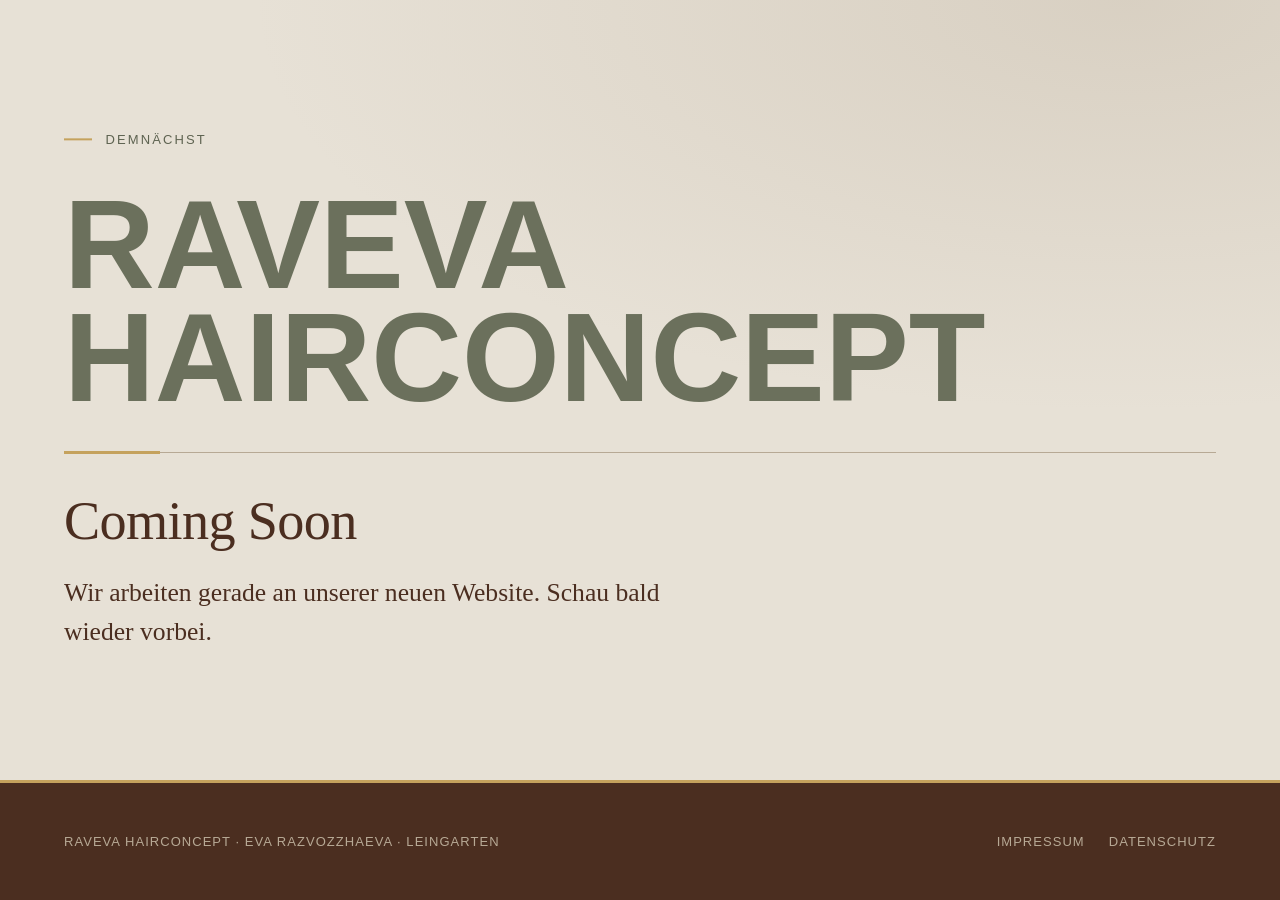
==== index.html @ 6254ef7b "Updated from Publii" ====
<!DOCTYPE html><html lang="de-de"><head><meta charset="utf-8"><meta name="viewport" content="width=device-width,initial-scale=1"><title>Coming Soon · RAVEVA HAIRCONCEPT</title><link rel="stylesheet" href="https://Gunbu6402/website/assets/css/style.css?v&#x3D;7253fbdc17fbd5040decc09604dbde76"><script defer="defer" src="https://Gunbu6402/website/assets/js/main.js?v&#x3D;220ffe1df4b0bb7ccda4de1b2fce7335"></script><script>document.addEventListener('DOMContentLoaded', function () {
                        var wurzel = document.querySelector('.rv');
                        if (!wurzel) { return; }
            
                        var geladen = getComputedStyle(wurzel).getPropertyValue('--rv-ink').trim();
                        if (geladen) { return; }
            
                        var ersatz = document.createElement('link');
                        ersatz.rel = 'stylesheet';
                        ersatz.href = 'assets/css/style.css';
                        document.head.appendChild(ersatz);
                    });</script><meta name="generator" content="Publii Open-Source CMS for Static Site"></head><body><div class="rv rv--baustelle"><main class="rv-baustelle"><div class="rv-baustelle__innen"><div class="rv-wrap"><p class="rv-eyebrow">Demnächst</p><p class="rv-wordmark" data-rv-wordmark style="--rv-zeichen: 11">RAVEVA HAIRCONCEPT</p><div class="rv-hero__rule"></div><div class="rv-baustelle__text"><h1 class="rv-h2 rv-baustelle__titel">Coming Soon</h1><p class="rv-lead rv-baustelle__satz">Wir arbeiten gerade an unserer neuen Website. Schau bald wieder vorbei.</p></div></div></div></main><footer class="rv-foot"><span>RAVEVA Hairconcept · Eva Razvozzhaeva · Leingarten </span><span class="rv-foot__links"><a href="https://Gunbu6402/website/impressum/">Impressum</a> <a href="https://Gunbu6402/website/datenschutz/">Datenschutz</a></span></footer></div></body></html>
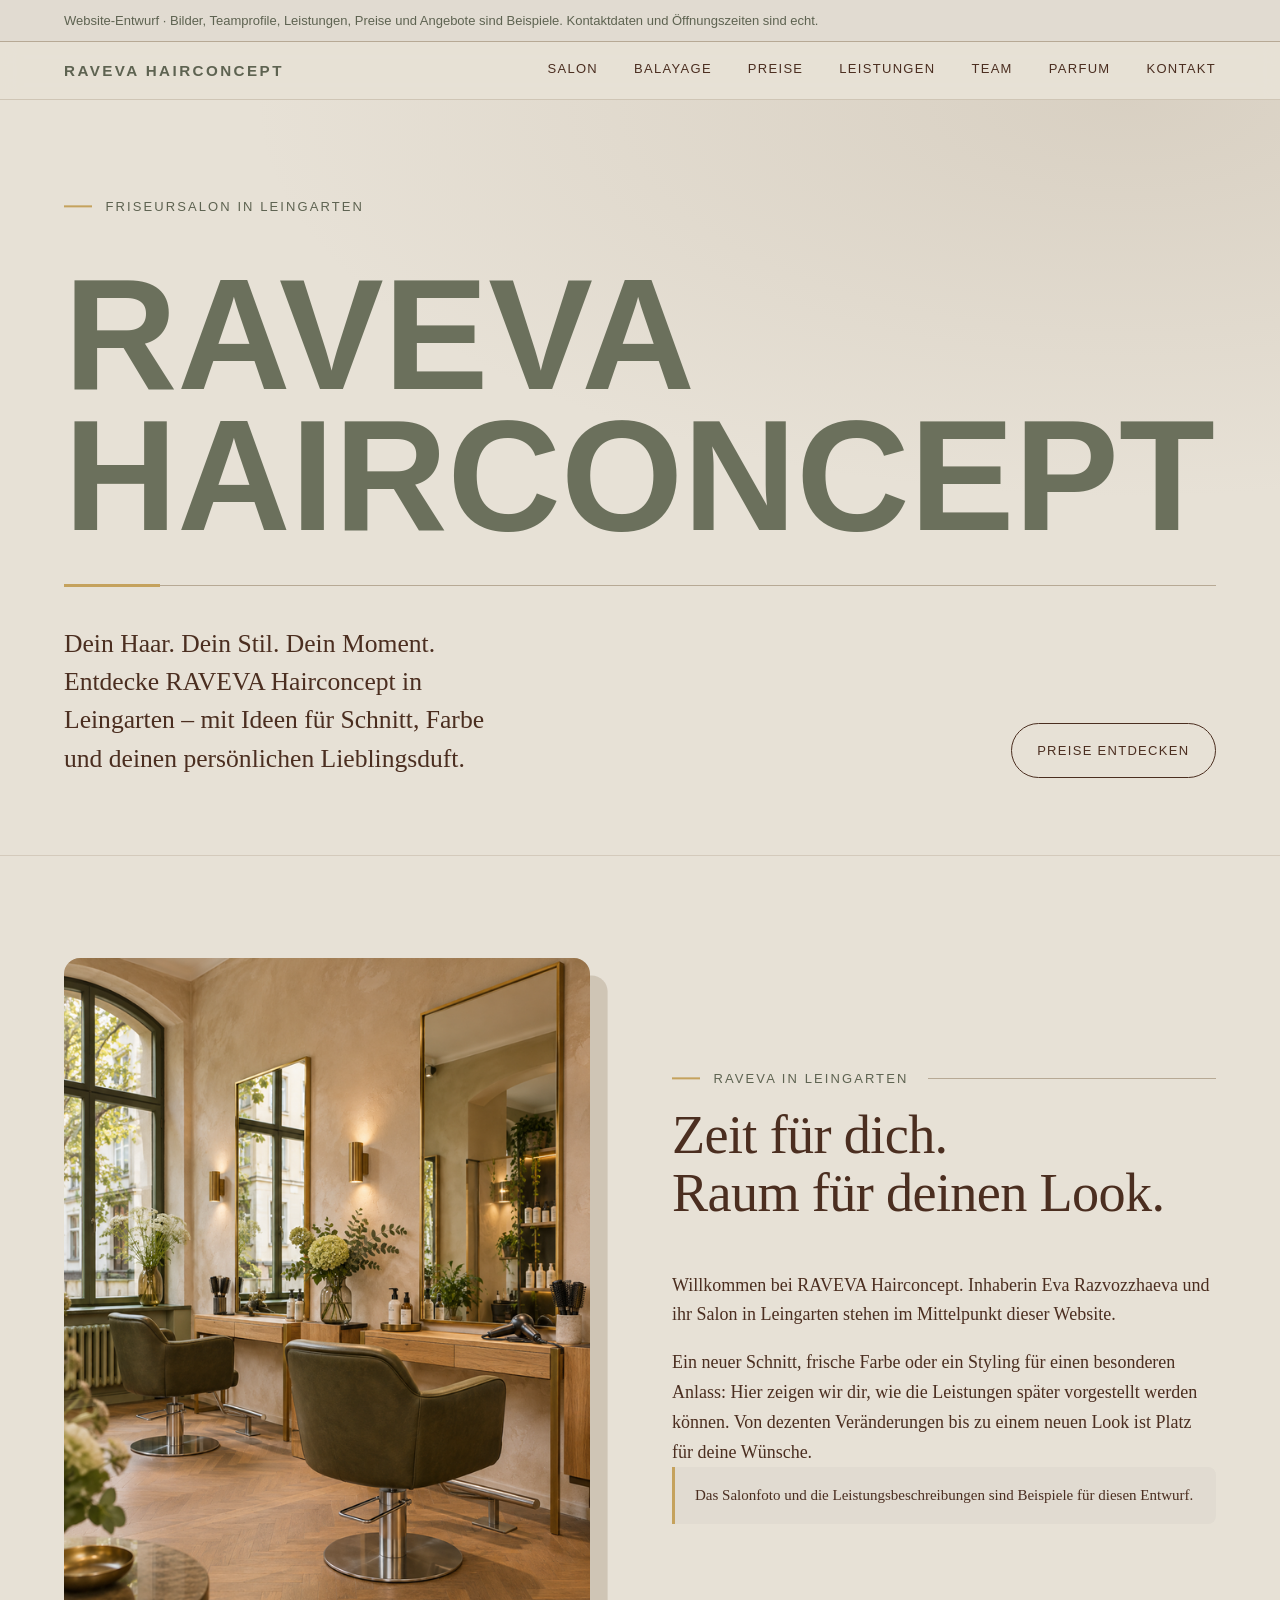
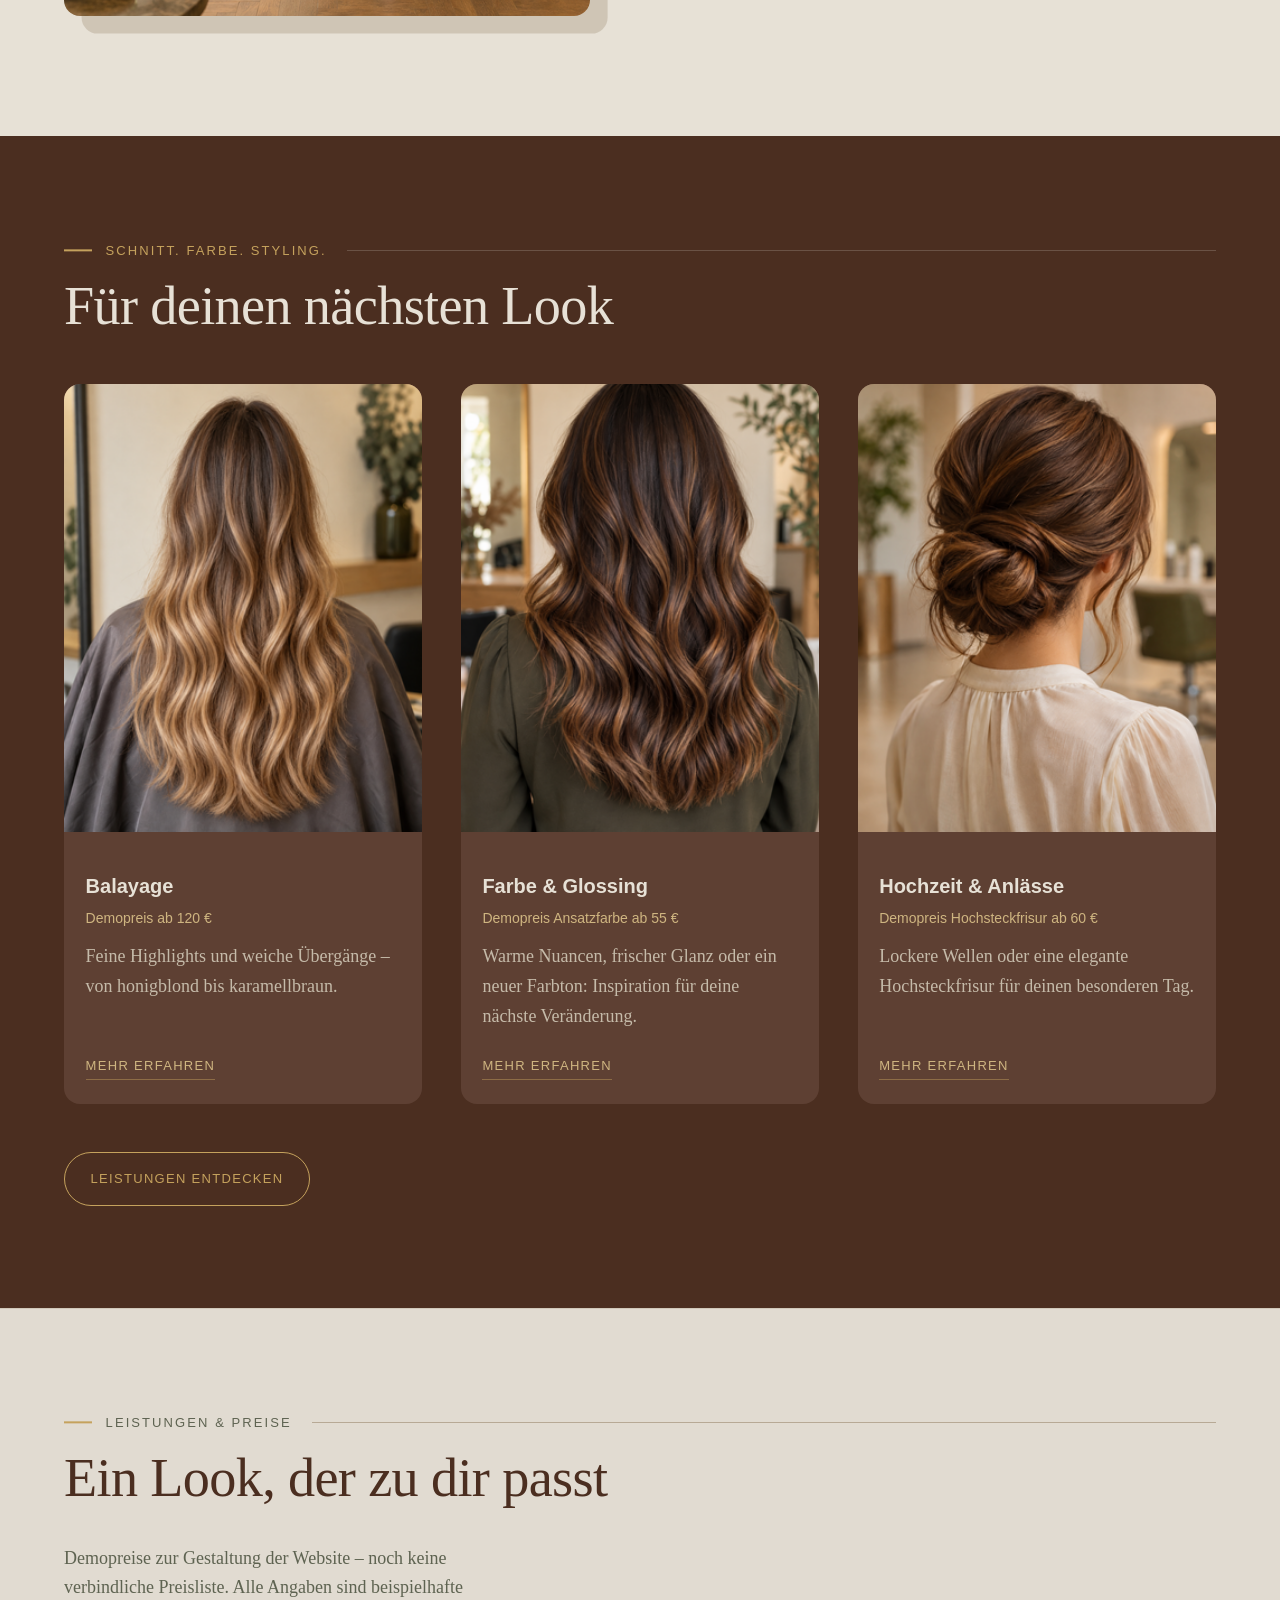
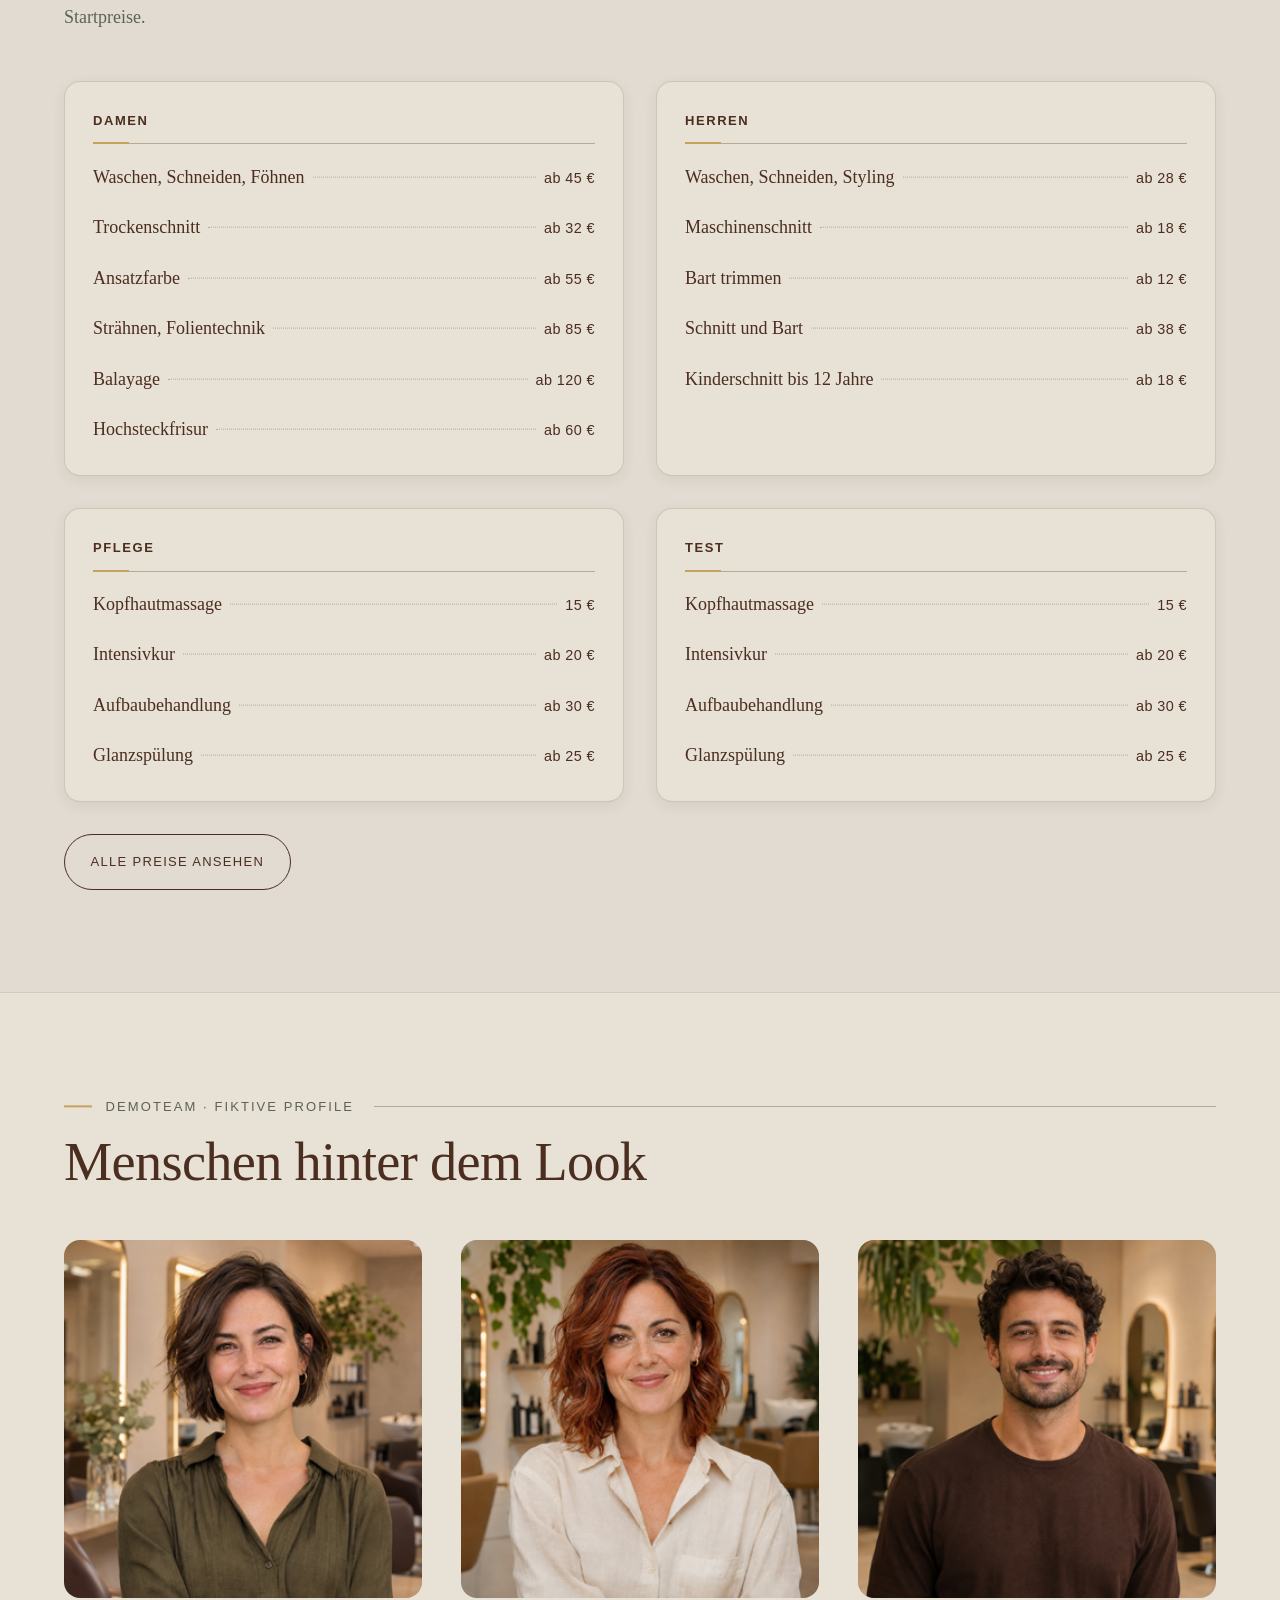
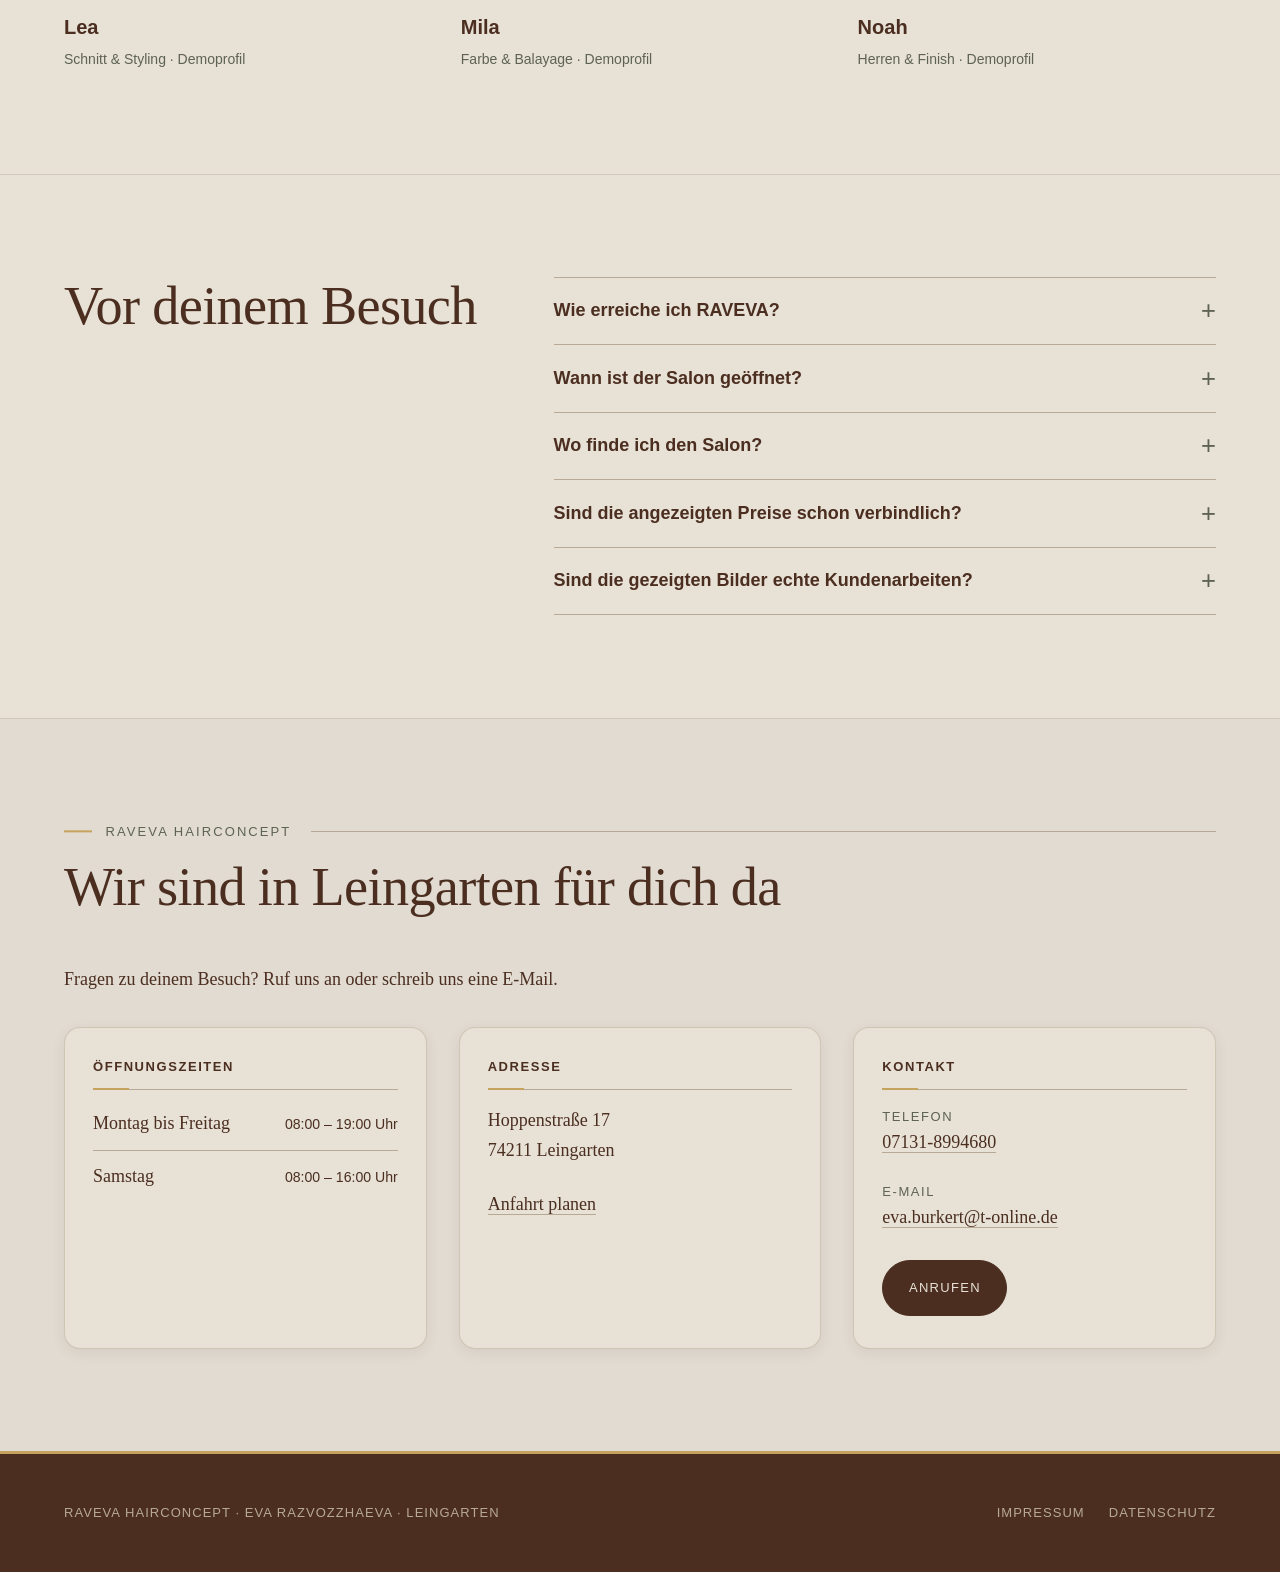
==== commit 20c47192: "Updated from Publii" ====
--- a/index.html
+++ b/index.html
@@ -1,4 +1,4 @@
-<!DOCTYPE html><html lang="de-de"><head><meta charset="utf-8"><meta name="viewport" content="width=device-width,initial-scale=1"><title>Coming Soon · RAVEVA HAIRCONCEPT</title><link rel="stylesheet" href="https://Gunbu6402/website/assets/css/style.css?v&#x3D;7253fbdc17fbd5040decc09604dbde76"><script defer="defer" src="https://Gunbu6402/website/assets/js/main.js?v&#x3D;220ffe1df4b0bb7ccda4de1b2fce7335"></script><script>document.addEventListener('DOMContentLoaded', function () {
+<!DOCTYPE html><html lang="de-de"><head><meta charset="utf-8"><meta name="viewport" content="width=device-width,initial-scale=1"><title>RAVEVA Hairconcept - RAVEVA Hairconcept</title><link rel="stylesheet" href="https://Gunbu6402.github.io/website/assets/css/style.css?v&#x3D;7253fbdc17fbd5040decc09604dbde76"><script defer="defer" src="https://Gunbu6402.github.io/website/assets/js/main.js?v&#x3D;220ffe1df4b0bb7ccda4de1b2fce7335"></script><script>document.addEventListener('DOMContentLoaded', function () {
                         var wurzel = document.querySelector('.rv');
                         if (!wurzel) { return; }
             
@@ -9,4 +9,4 @@
                         ersatz.rel = 'stylesheet';
                         ersatz.href = 'assets/css/style.css';
                         document.head.appendChild(ersatz);
-                    });</script><meta name="generator" content="Publii Open-Source CMS for Static Site"></head><body><div class="rv rv--baustelle"><main class="rv-baustelle"><div class="rv-baustelle__innen"><div class="rv-wrap"><p class="rv-eyebrow">Demnächst</p><p class="rv-wordmark" data-rv-wordmark style="--rv-zeichen: 11">RAVEVA HAIRCONCEPT</p><div class="rv-hero__rule"></div><div class="rv-baustelle__text"><h1 class="rv-h2 rv-baustelle__titel">Coming Soon</h1><p class="rv-lead rv-baustelle__satz">Wir arbeiten gerade an unserer neuen Website. Schau bald wieder vorbei.</p></div></div></div></main><footer class="rv-foot"><span>RAVEVA Hairconcept · Eva Razvozzhaeva · Leingarten </span><span class="rv-foot__links"><a href="https://Gunbu6402/website/impressum/">Impressum</a> <a href="https://Gunbu6402/website/datenschutz/">Datenschutz</a></span></footer></div></body></html>+                    });</script><meta name="generator" content="Publii Open-Source CMS for Static Site"></head><body><div class="rv"><aside class="rv-demo-notice" aria-label="Hinweis zur Vorschau"><span class="rv-wrap">Website-Entwurf · Bilder, Teamprofile, Leistungen, Preise und Angebote sind Beispiele. Kontaktdaten und Öffnungszeiten sind echt.</span></aside><header class="rv-top"><a class="rv-top__mark" href="index.html">RAVEVA HAIRCONCEPT </a><button type="button" class="rv-nav-toggle" data-rv-nav-toggle aria-expanded="false" aria-controls="rv-nav" hidden><span class="rv-nav-toggle__icon" aria-hidden="true"></span> Menü</button><nav class="rv-nav" id="rv-nav" aria-label="Hauptnavigation"><a href="index.html#salon">Salon</a> <a href="https://Gunbu6402.github.io/website/balayage/">Balayage</a> <a href="https://Gunbu6402.github.io/website/preise/">Preise</a> <a href="https://Gunbu6402.github.io/website/leistungen/">Leistungen</a> <a href="index.html#team">Team</a> <a href="https://Gunbu6402.github.io/website/parfums/">Parfum</a> <a href="https://Gunbu6402.github.io/website/kontakt/">Kontakt</a></nav></header><main><section class="rv-hero" id="top"><div class="rv-wrap"><p class="rv-eyebrow">Friseursalon in Leingarten</p><h1 class="rv-wordmark" data-rv-wordmark style="--rv-zeichen: 11">RAVEVA HAIRCONCEPT</h1><div class="rv-hero__rule"></div><div class="rv-hero__foot"><p class="rv-lead">Dein Haar. Dein Stil. Dein Moment. Entdecke RAVEVA Hairconcept in Leingarten – mit Ideen für Schnitt, Farbe und deinen persönlichen Lieblingsduft.</p><div class="rv-actions"><a class="rv-btn rv-btn--ghost" href="https://Gunbu6402.github.io/website/preise/">Preise entdecken</a></div></div></div></section><section class="rv-section" id="salon"><div class="rv-wrap"><div class="rv-split"><figure class="rv-photo"><img src="https://Gunbu6402.github.io/website/media/website/raveva-demo-salon.png" alt="KI-generierter Beispiel-Salon in Beige und Oliv; kein Foto des tatsächlichen RAVEVA-Salons" width="1122" height="1402" srcset="https://Gunbu6402.github.io/website/media/website/responsive/raveva-demo-salon-xs.png 320w, https://Gunbu6402.github.io/website/media/website/responsive/raveva-demo-salon-sm.png 480w, https://Gunbu6402.github.io/website/media/website/responsive/raveva-demo-salon-md.png 640w, https://Gunbu6402.github.io/website/media/website/responsive/raveva-demo-salon-lg.png 960w, https://Gunbu6402.github.io/website/media/website/responsive/raveva-demo-salon-xl.png 1280w" sizes="(max-width: 820px) 92vw, (max-width: 1400px) 50vw, 700px" loading="lazy"></figure><div class="rv-stack"><div class="rv-head"><span class="rv-head__label">RAVEVA in Leingarten</span> <span class="rv-head__line"></span></div><h2 class="rv-h2">Zeit für dich.<br>Raum für deinen Look.</h2><div class="rv-prose"><p>Willkommen bei RAVEVA Hairconcept. Inhaberin Eva Razvozzhaeva und ihr Salon in Leingarten stehen im Mittelpunkt dieser Website.</p><p>Ein neuer Schnitt, frische Farbe oder ein Styling für einen besonderen Anlass: Hier zeigen wir dir, wie die Leistungen später vorgestellt werden können. Von dezenten Veränderungen bis zu einem neuen Look ist Platz für deine Wünsche.</p><p class="rv-note">Das Salonfoto und die Leistungsbeschreibungen sind Beispiele für diesen Entwurf.</p></div></div></div></div></section><section class="rv-section rv-section--dunkel" id="specials"><div class="rv-wrap"><div class="rv-head"><span class="rv-head__label">Schnitt. Farbe. Styling.</span> <span class="rv-head__line"></span></div><h2 class="rv-h2">Für deinen nächsten Look</h2><div class="rv-specials"><article class="rv-special-karte"><figure class="rv-photo"><img src="https://Gunbu6402.github.io/website/media/website/balayage-demo-nachher.png" alt="Balayage" width="1122" height="1402" srcset="https://Gunbu6402.github.io/website/media/website/responsive/balayage-demo-nachher-xs.png 320w, https://Gunbu6402.github.io/website/media/website/responsive/balayage-demo-nachher-sm.png 480w, https://Gunbu6402.github.io/website/media/website/responsive/balayage-demo-nachher-md.png 640w" sizes="(max-width: 560px) 92vw, (max-width: 820px) 46vw, (max-width: 1100px) 31vw, (max-width: 1400px) 19vw, 270px" loading="lazy"></figure><div class="rv-special-karte__body"><h3 class="rv-special-karte__titel">Balayage</h3><p class="rv-special-karte__info">Demopreis ab 120 €</p><p class="rv-special-karte__text">Feine Highlights und weiche Übergänge – von honigblond bis karamellbraun.</p><a class="rv-special-karte__link" href="https://Gunbu6402.github.io/website/balayage/">Mehr erfahren</a></div></article><article class="rv-special-karte"><figure class="rv-photo"><img src="https://Gunbu6402.github.io/website/media/website/balayage-demo-kupfer.png" alt="Farbe &amp; Glossing" width="1024" height="1536" srcset="https://Gunbu6402.github.io/website/media/website/responsive/balayage-demo-kupfer-xs.png 320w, https://Gunbu6402.github.io/website/media/website/responsive/balayage-demo-kupfer-sm.png 480w, https://Gunbu6402.github.io/website/media/website/responsive/balayage-demo-kupfer-md.png 640w" sizes="(max-width: 560px) 92vw, (max-width: 820px) 46vw, (max-width: 1100px) 31vw, (max-width: 1400px) 19vw, 270px" loading="lazy"></figure><div class="rv-special-karte__body"><h3 class="rv-special-karte__titel">Farbe &amp; Glossing</h3><p class="rv-special-karte__info">Demopreis Ansatzfarbe ab 55 €</p><p class="rv-special-karte__text">Warme Nuancen, frischer Glanz oder ein neuer Farbton: Inspiration für deine nächste Veränderung.</p><a class="rv-special-karte__link" href="https://Gunbu6402.github.io/website/leistungen/#special-farbeglossing">Mehr erfahren</a></div></article><article class="rv-special-karte"><figure class="rv-photo"><img src="https://Gunbu6402.github.io/website/media/website/raveva-demo-styling.png" alt="Hochzeit &amp; Anlässe" width="1122" height="1402" srcset="https://Gunbu6402.github.io/website/media/website/responsive/raveva-demo-styling-xs.png 320w, https://Gunbu6402.github.io/website/media/website/responsive/raveva-demo-styling-sm.png 480w, https://Gunbu6402.github.io/website/media/website/responsive/raveva-demo-styling-md.png 640w" sizes="(max-width: 560px) 92vw, (max-width: 820px) 46vw, (max-width: 1100px) 31vw, (max-width: 1400px) 19vw, 270px" loading="lazy"></figure><div class="rv-special-karte__body"><h3 class="rv-special-karte__titel">Hochzeit &amp; Anlässe</h3><p class="rv-special-karte__info">Demopreis Hochsteckfrisur ab 60 €</p><p class="rv-special-karte__text">Lockere Wellen oder eine elegante Hochsteckfrisur für deinen besonderen Tag.</p><a class="rv-special-karte__link" href="https://Gunbu6402.github.io/website/leistungen/#special-hochzeitanlaesse">Mehr erfahren</a></div></article></div><p class="rv-specials__alle"><a href="https://Gunbu6402.github.io/website/leistungen/">Leistungen entdecken</a></p></div></section><section class="rv-section rv-section--tint" id="leistungen"><div class="rv-wrap"><div class="rv-head"><span class="rv-head__label">Leistungen &amp; Preise</span> <span class="rv-head__line"></span></div><h2 class="rv-h2">Ein Look, der zu dir passt</h2><p class="rv-note">Demopreise zur Gestaltung der Website – noch keine verbindliche Preisliste. Alle Angaben sind beispielhafte Startpreise.</p><div class="rv-prices"><div class="rv-preiskarte"><h3 class="rv-group__title">Damen</h3><ul><li class="rv-item"><span>Waschen, Schneiden, Föhnen</span> <span class="rv-item__lead"></span> <span class="rv-item__price">ab 45 €</span></li><li class="rv-item"><span>Trockenschnitt</span> <span class="rv-item__lead"></span> <span class="rv-item__price">ab 32 €</span></li><li class="rv-item"><span>Ansatzfarbe</span> <span class="rv-item__lead"></span> <span class="rv-item__price">ab 55 €</span></li><li class="rv-item"><span>Strähnen, Folientechnik</span> <span class="rv-item__lead"></span> <span class="rv-item__price">ab 85 €</span></li><li class="rv-item"><span>Balayage</span> <span class="rv-item__lead"></span> <span class="rv-item__price">ab 120 €</span></li><li class="rv-item"><span>Hochsteckfrisur</span> <span class="rv-item__lead"></span> <span class="rv-item__price">ab 60 €</span></li></ul></div><div class="rv-preiskarte"><h3 class="rv-group__title">Herren</h3><ul><li class="rv-item"><span>Waschen, Schneiden, Styling</span> <span class="rv-item__lead"></span> <span class="rv-item__price">ab 28 €</span></li><li class="rv-item"><span>Maschinenschnitt</span> <span class="rv-item__lead"></span> <span class="rv-item__price">ab 18 €</span></li><li class="rv-item"><span>Bart trimmen</span> <span class="rv-item__lead"></span> <span class="rv-item__price">ab 12 €</span></li><li class="rv-item"><span>Schnitt und Bart</span> <span class="rv-item__lead"></span> <span class="rv-item__price">ab 38 €</span></li><li class="rv-item"><span>Kinderschnitt bis 12 Jahre</span> <span class="rv-item__lead"></span> <span class="rv-item__price">ab 18 €</span></li></ul></div><div class="rv-preiskarte"><h3 class="rv-group__title">Pflege</h3><ul><li class="rv-item"><span>Kopfhautmassage</span> <span class="rv-item__lead"></span> <span class="rv-item__price">15 €</span></li><li class="rv-item"><span>Intensivkur</span> <span class="rv-item__lead"></span> <span class="rv-item__price">ab 20 €</span></li><li class="rv-item"><span>Aufbaubehandlung</span> <span class="rv-item__lead"></span> <span class="rv-item__price">ab 30 €</span></li><li class="rv-item"><span>Glanzspülung</span> <span class="rv-item__lead"></span> <span class="rv-item__price">ab 25 €</span></li></ul></div><div class="rv-preiskarte"><h3 class="rv-group__title">Test</h3><ul><li class="rv-item"><span>Kopfhautmassage</span> <span class="rv-item__lead"></span> <span class="rv-item__price">15 €</span></li><li class="rv-item"><span>Intensivkur</span> <span class="rv-item__lead"></span> <span class="rv-item__price">ab 20 €</span></li><li class="rv-item"><span>Aufbaubehandlung</span> <span class="rv-item__lead"></span> <span class="rv-item__price">ab 30 €</span></li><li class="rv-item"><span>Glanzspülung</span> <span class="rv-item__lead"></span> <span class="rv-item__price">ab 25 €</span></li></ul></div></div><p class="rv-section-link"><a class="rv-btn rv-btn--ghost" href="https://Gunbu6402.github.io/website/preise/">Alle Preise ansehen</a></p></div></section><section class="rv-section" id="team"><div class="rv-wrap"><div class="rv-head"><span class="rv-head__label">Demoteam · Fiktive Profile</span> <span class="rv-head__line"></span></div><h2 class="rv-h2">Menschen hinter dem Look</h2><div class="rv-team"><div><figure class="rv-photo rv-photo--square"><img src="https://Gunbu6402.github.io/website/media/website/raveva-demo-team-lea.png" alt="Lea" width="1254" height="1254" srcset="https://Gunbu6402.github.io/website/media/website/responsive/raveva-demo-team-lea-xs.png 320w, https://Gunbu6402.github.io/website/media/website/responsive/raveva-demo-team-lea-sm.png 480w, https://Gunbu6402.github.io/website/media/website/responsive/raveva-demo-team-lea-md.png 640w" sizes="(max-width: 560px) 92vw, (max-width: 820px) 46vw, (max-width: 1100px) 31vw, (max-width: 1400px) 19vw, 270px" loading="lazy"></figure><p class="rv-member__name">Lea</p><p class="rv-member__role">Schnitt &amp; Styling · Demoprofil</p></div><div><figure class="rv-photo rv-photo--square"><img src="https://Gunbu6402.github.io/website/media/website/raveva-demo-team-mila.png" alt="Mila" width="1254" height="1254" srcset="https://Gunbu6402.github.io/website/media/website/responsive/raveva-demo-team-mila-xs.png 320w, https://Gunbu6402.github.io/website/media/website/responsive/raveva-demo-team-mila-sm.png 480w, https://Gunbu6402.github.io/website/media/website/responsive/raveva-demo-team-mila-md.png 640w" sizes="(max-width: 560px) 92vw, (max-width: 820px) 46vw, (max-width: 1100px) 31vw, (max-width: 1400px) 19vw, 270px" loading="lazy"></figure><p class="rv-member__name">Mila</p><p class="rv-member__role">Farbe &amp; Balayage · Demoprofil</p></div><div><figure class="rv-photo rv-photo--square"><img src="https://Gunbu6402.github.io/website/media/website/raveva-demo-team-noah.png" alt="Noah" width="1254" height="1254" srcset="https://Gunbu6402.github.io/website/media/website/responsive/raveva-demo-team-noah-xs.png 320w, https://Gunbu6402.github.io/website/media/website/responsive/raveva-demo-team-noah-sm.png 480w, https://Gunbu6402.github.io/website/media/website/responsive/raveva-demo-team-noah-md.png 640w" sizes="(max-width: 560px) 92vw, (max-width: 820px) 46vw, (max-width: 1100px) 31vw, (max-width: 1400px) 19vw, 270px" loading="lazy"></figure><p class="rv-member__name">Noah</p><p class="rv-member__role">Herren &amp; Finish · Demoprofil</p></div></div></div></section><section class="rv-section"><div class="rv-wrap rv-faq"><h2 class="rv-h2">Vor deinem Besuch</h2><div><details class="rv-faq__item"><summary>Wie erreiche ich RAVEVA?</summary><p>Du erreichst uns telefonisch unter 07131-8994680 oder per E-Mail an eva.burkert@t-online.de.</p></details><details class="rv-faq__item"><summary>Wann ist der Salon geöffnet?</summary><p>Montag bis Freitag von 08:00 bis 19:00 Uhr und Samstag von 08:00 bis 16:00 Uhr.</p></details><details class="rv-faq__item"><summary>Wo finde ich den Salon?</summary><p>RAVEVA Hairconcept befindet sich in der Hoppenstraße 17, 74211 Leingarten. Über den Kartenlink im Kontaktbereich kannst du deine Anfahrt planen.</p></details><details class="rv-faq__item"><summary>Sind die angezeigten Preise schon verbindlich?</summary><p>Noch nicht. Diese Website ist ein Entwurf; die Preise und Angebote sind Demodaten. Die endgültige Preisliste wird vom Salon eingetragen.</p></details><details class="rv-faq__item"><summary>Sind die gezeigten Bilder echte Kundenarbeiten?</summary><p>Die Fotos in diesem Entwurf sind KI-generierte Beispielbilder. Sie werden später durch echte Salon-, Team- und Ergebnisfotos ersetzt.</p></details></div></div></section><section class="rv-section rv-section--tint" id="kontakt"><div class="rv-wrap"><div class="rv-head"><span class="rv-head__label">RAVEVA Hairconcept</span> <span class="rv-head__line"></span></div><h2 class="rv-h2">Wir sind in Leingarten für dich da</h2><p class="rv-visit-notice">Fragen zu deinem Besuch? Ruf uns an oder schreib uns eine E-Mail.</p><div class="rv-visit"><div><h3 class="rv-group__title">Öffnungszeiten</h3><table class="rv-hours"><tbody><tr><td>Montag bis Freitag</td><td>08:00 – 19:00 Uhr</td></tr><tr><td>Samstag</td><td>08:00 – 16:00 Uhr</td></tr></tbody></table></div><div><h3 class="rv-group__title">Adresse</h3><div class="rv-visit__block"><p class="rv-visit__value">Hoppenstraße 17<br>74211 Leingarten</p></div><div class="rv-visit__block"><a class="rv-visit__link" href="https://www.google.com/maps/search/?api&#x3D;1&amp;query&#x3D;Hoppenstra%C3%9Fe%2017%2C%2074211%20Leingarten" rel="noopener noreferrer" target="_blank">Anfahrt planen</a></div></div><div><h3 class="rv-group__title">Kontakt</h3><div class="rv-visit__block"><p class="rv-visit__label">Telefon</p><p class="rv-visit__value"><a class="rv-visit__link" href="tel:+4971318994680">07131-8994680</a></p></div><div class="rv-visit__block"><p class="rv-visit__label">E-Mail</p><p class="rv-visit__value"><a class="rv-visit__link" href="mailto:eva.burkert@t-online.de">eva.burkert@t-online.de</a></p></div><p class="rv-visit__action"><a class="rv-btn" href="tel:+4971318994680">Anrufen</a></p></div></div></div></section></main><footer class="rv-foot"><span>RAVEVA Hairconcept · Eva Razvozzhaeva · Leingarten </span><span class="rv-foot__links"><a href="https://Gunbu6402.github.io/website/impressum/">Impressum</a> <a href="https://Gunbu6402.github.io/website/datenschutz/">Datenschutz</a></span></footer></div></body></html>
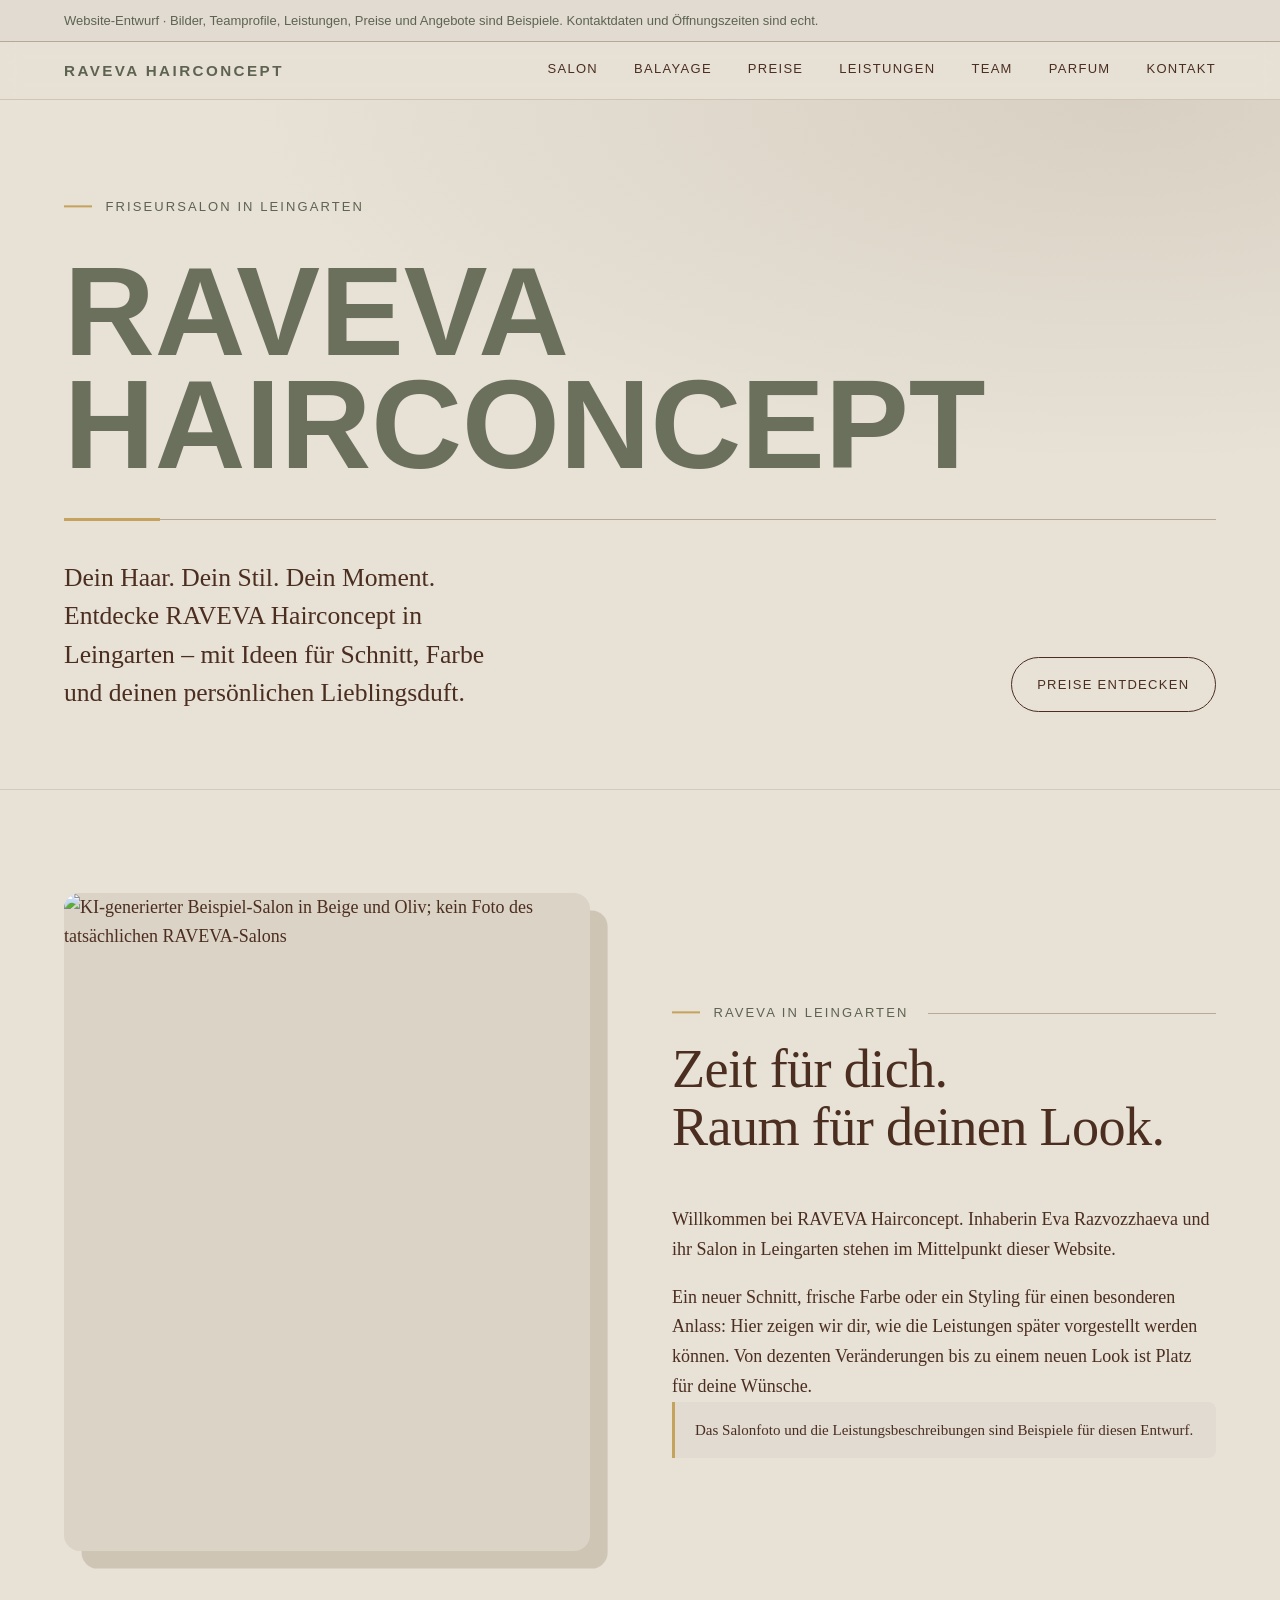
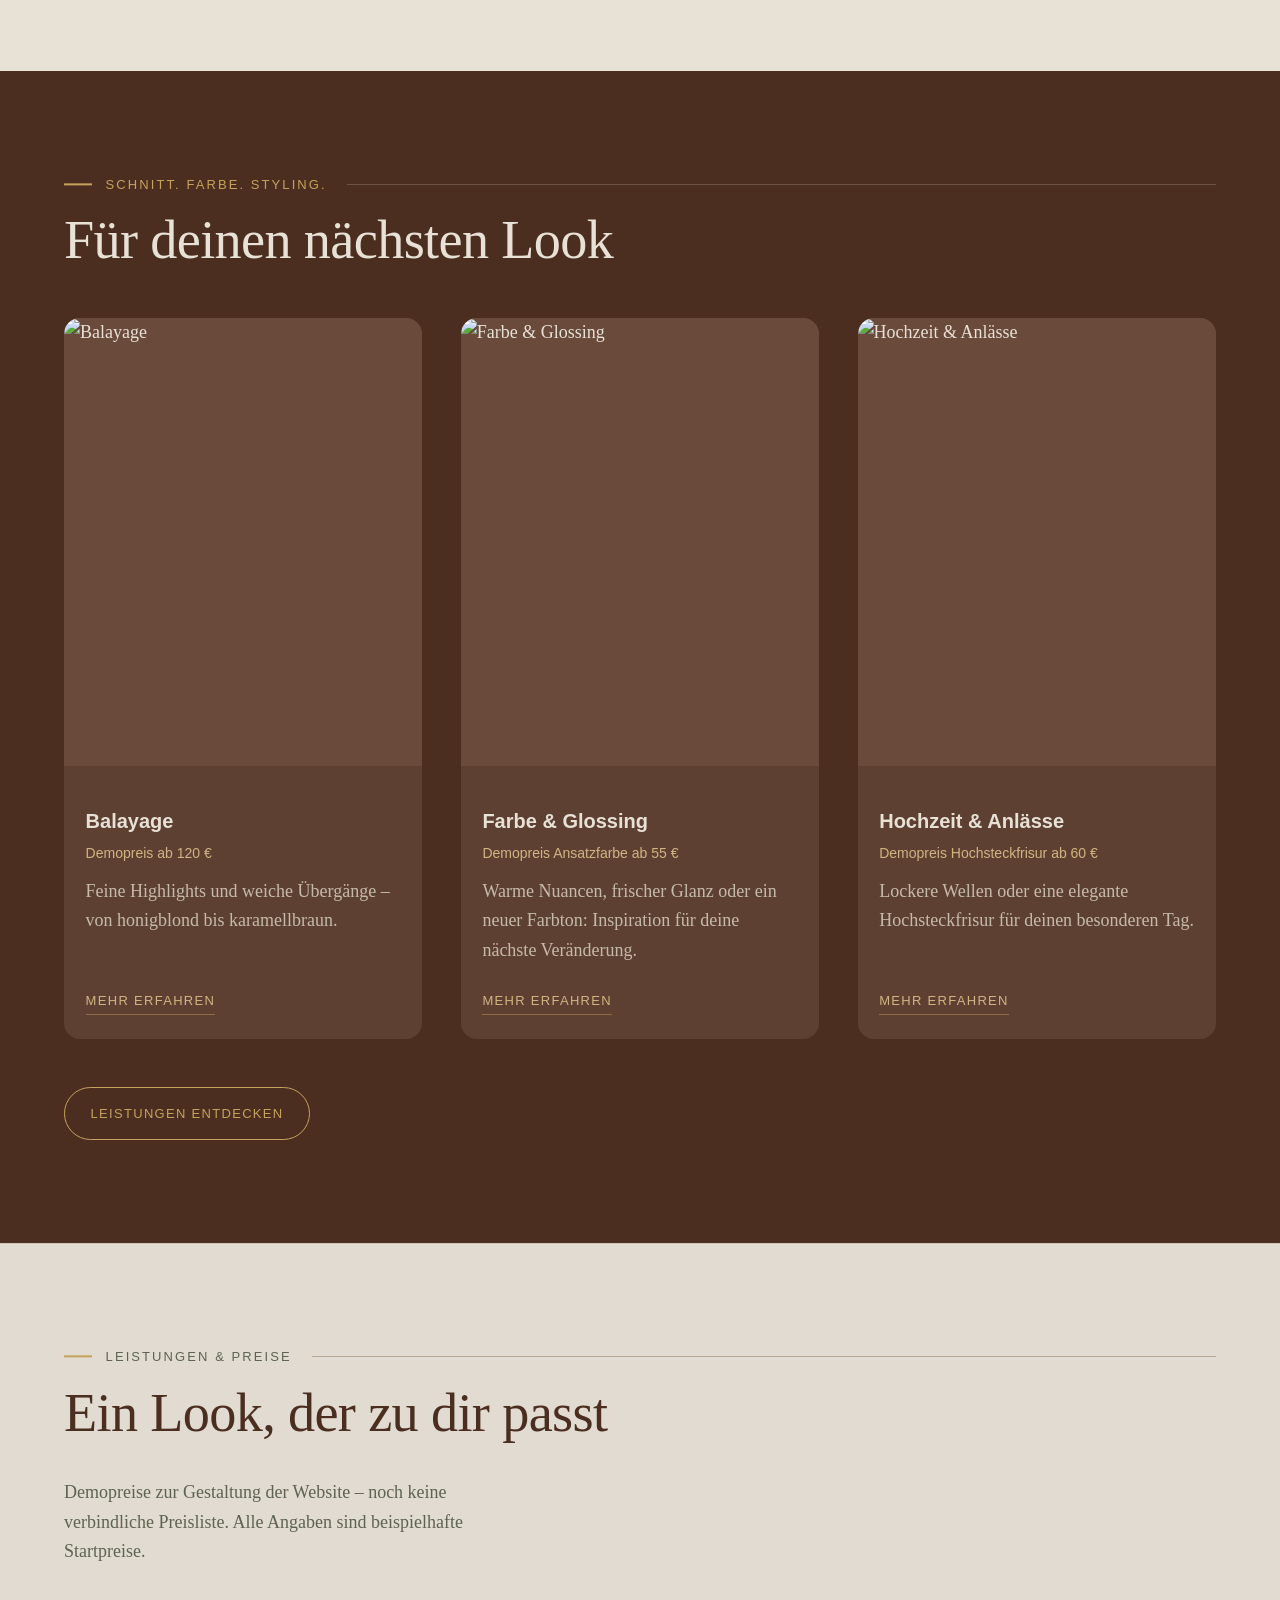
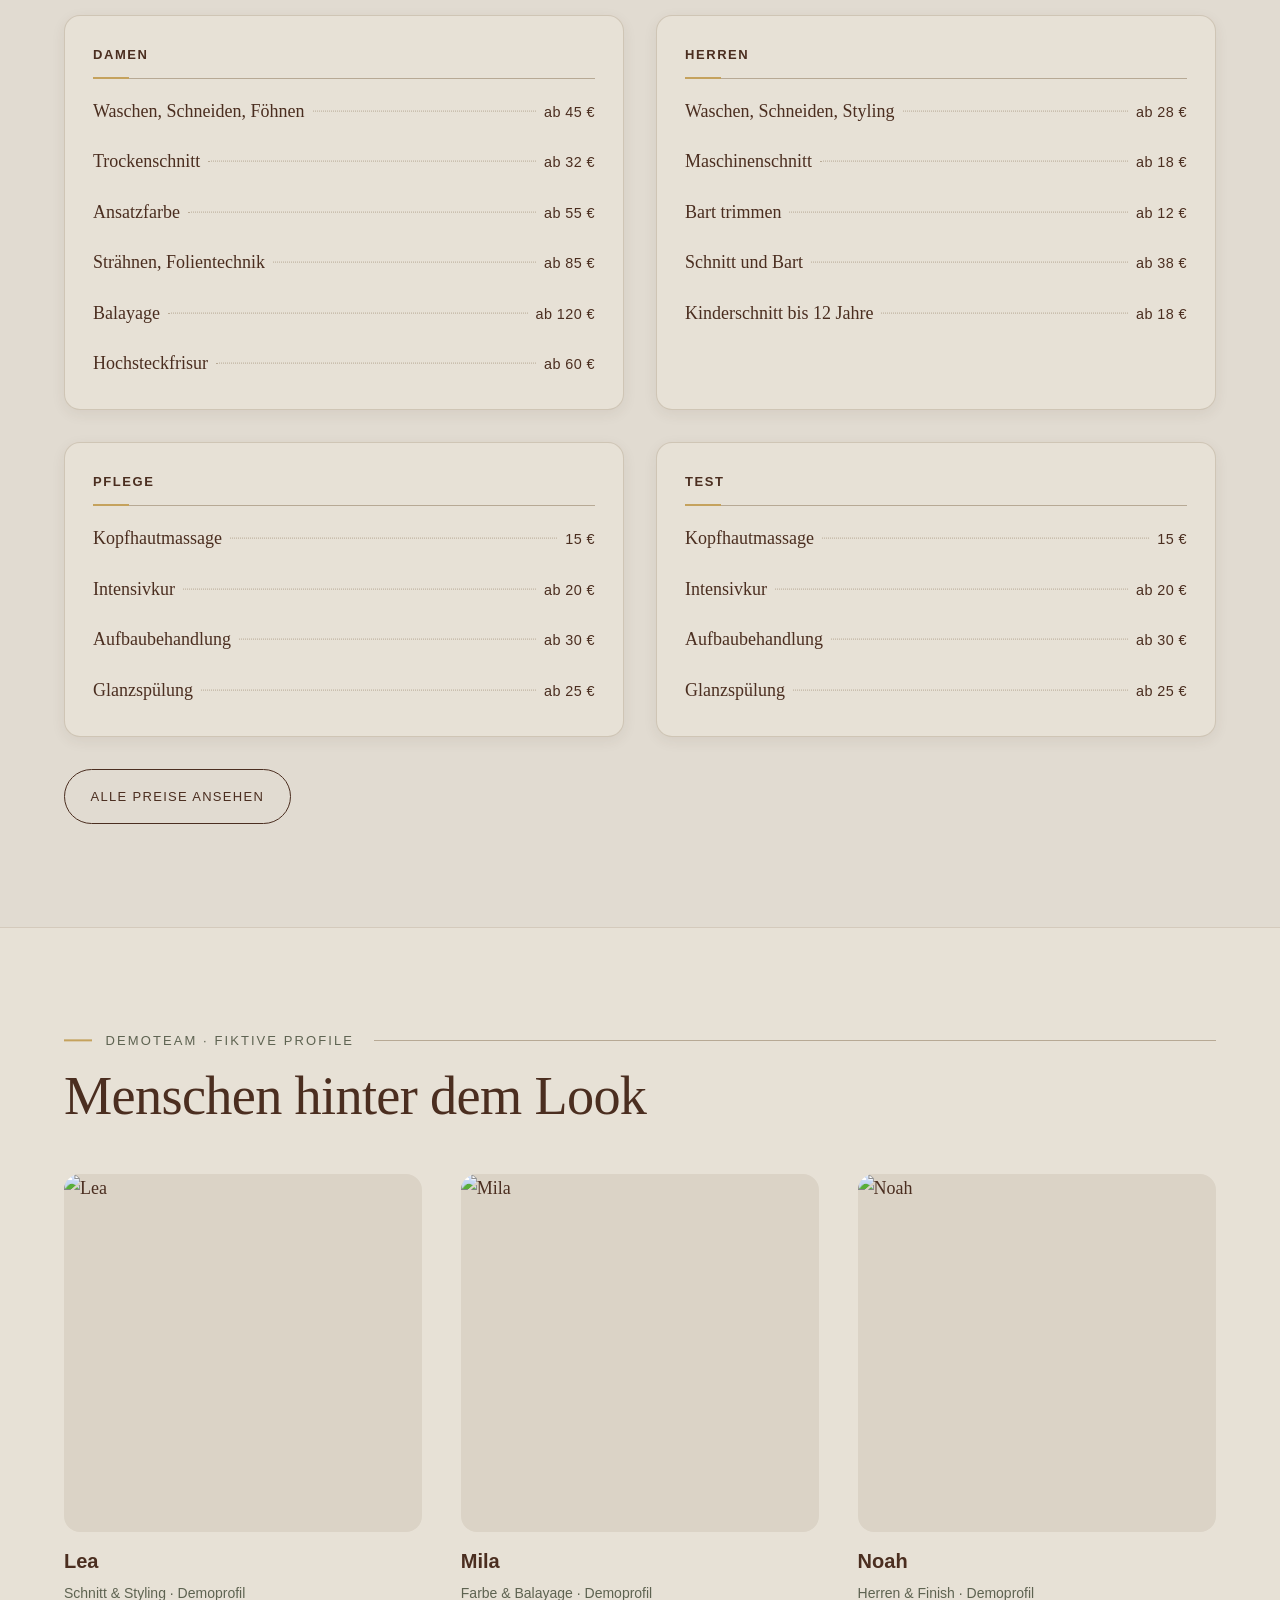
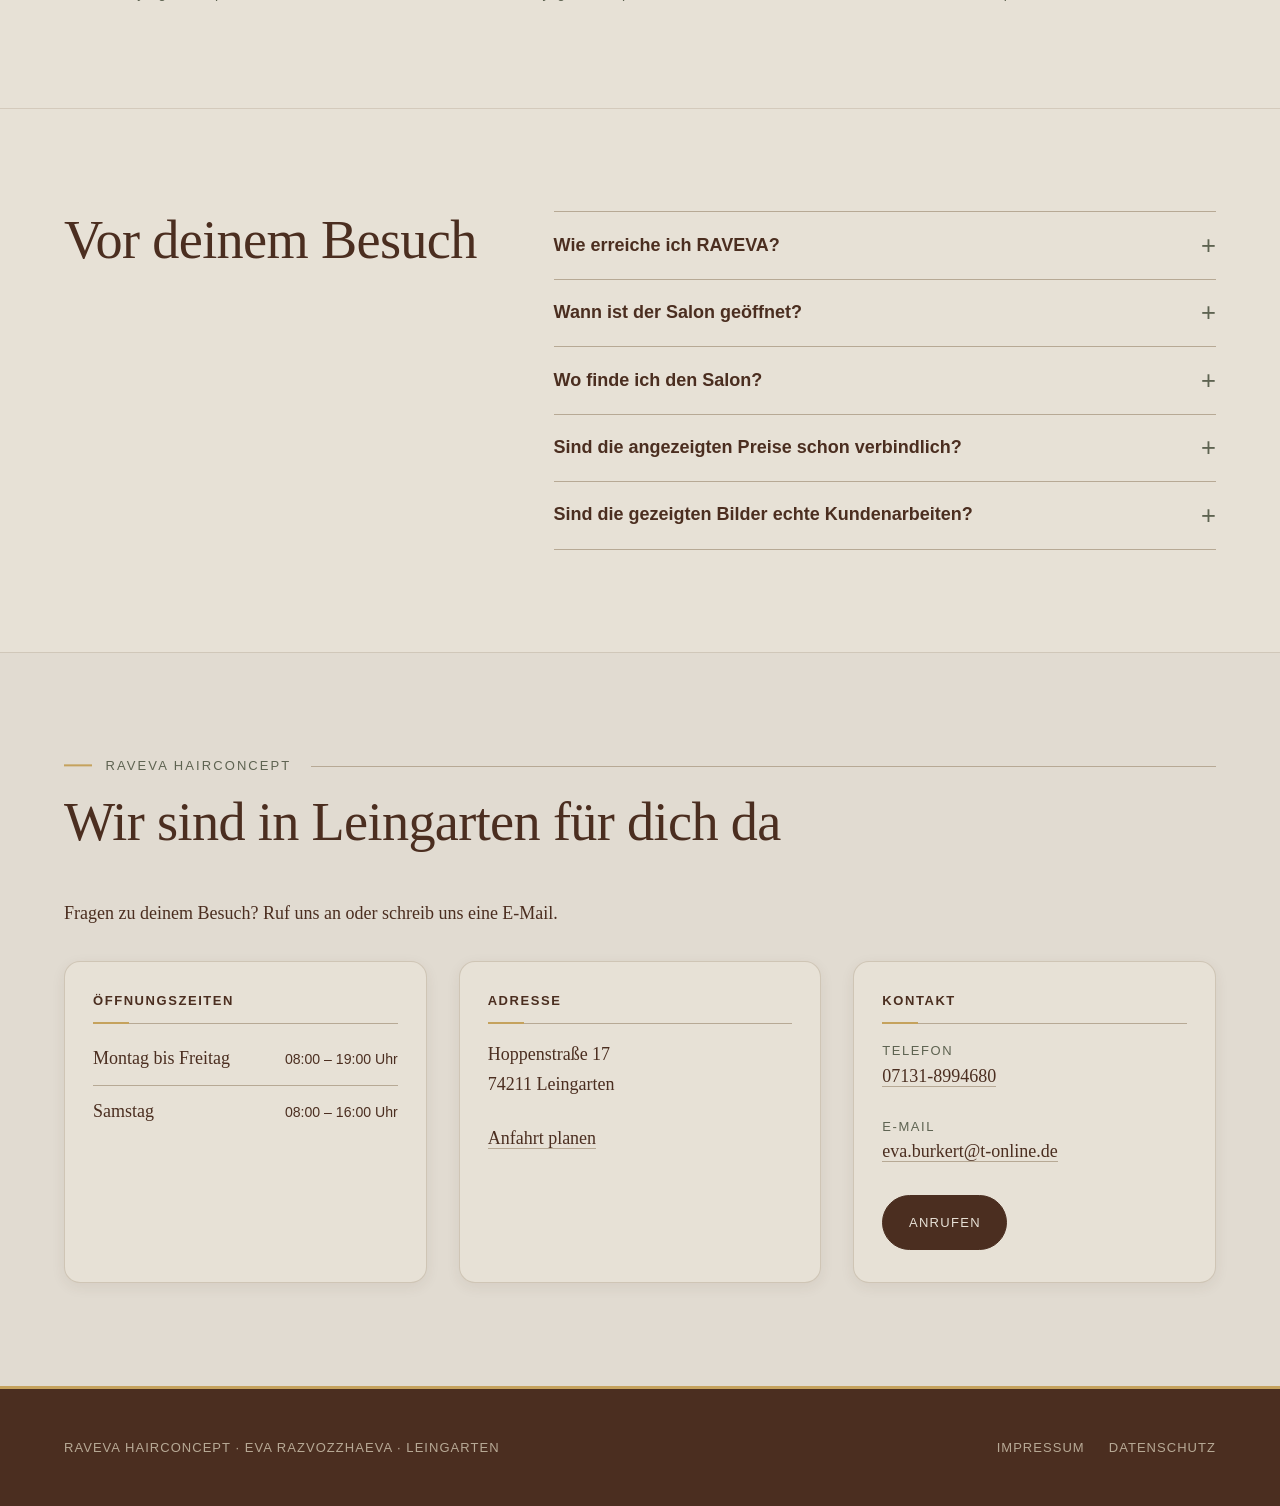
==== commit 096daf28: "Updated from Publii" ====
--- a/index.html
+++ b/index.html
@@ -1,4 +1,4 @@
-<!DOCTYPE html><html lang="de-de"><head><meta charset="utf-8"><meta name="viewport" content="width=device-width,initial-scale=1"><title>RAVEVA Hairconcept - RAVEVA Hairconcept</title><link rel="stylesheet" href="https://Gunbu6402.github.io/website/assets/css/style.css?v&#x3D;7253fbdc17fbd5040decc09604dbde76"><script defer="defer" src="https://Gunbu6402.github.io/website/assets/js/main.js?v&#x3D;220ffe1df4b0bb7ccda4de1b2fce7335"></script><script>document.addEventListener('DOMContentLoaded', function () {
+<!DOCTYPE html><html lang="de-de"><head><meta charset="utf-8"><meta name="viewport" content="width=device-width,initial-scale=1"><title>RAVEVA Hairconcept - RAVEVA Hairconcept</title><link rel="stylesheet" href="https://raveva.de/assets/css/style.css?v&#x3D;7253fbdc17fbd5040decc09604dbde76"><script defer="defer" src="https://raveva.de/assets/js/main.js?v&#x3D;220ffe1df4b0bb7ccda4de1b2fce7335"></script><script>document.addEventListener('DOMContentLoaded', function () {
                         var wurzel = document.querySelector('.rv');
                         if (!wurzel) { return; }
             
@@ -9,4 +9,4 @@
                         ersatz.rel = 'stylesheet';
                         ersatz.href = 'assets/css/style.css';
                         document.head.appendChild(ersatz);
-                    });</script><meta name="generator" content="Publii Open-Source CMS for Static Site"></head><body><div class="rv"><aside class="rv-demo-notice" aria-label="Hinweis zur Vorschau"><span class="rv-wrap">Website-Entwurf · Bilder, Teamprofile, Leistungen, Preise und Angebote sind Beispiele. Kontaktdaten und Öffnungszeiten sind echt.</span></aside><header class="rv-top"><a class="rv-top__mark" href="index.html">RAVEVA HAIRCONCEPT </a><button type="button" class="rv-nav-toggle" data-rv-nav-toggle aria-expanded="false" aria-controls="rv-nav" hidden><span class="rv-nav-toggle__icon" aria-hidden="true"></span> Menü</button><nav class="rv-nav" id="rv-nav" aria-label="Hauptnavigation"><a href="index.html#salon">Salon</a> <a href="https://Gunbu6402.github.io/website/balayage/">Balayage</a> <a href="https://Gunbu6402.github.io/website/preise/">Preise</a> <a href="https://Gunbu6402.github.io/website/leistungen/">Leistungen</a> <a href="index.html#team">Team</a> <a href="https://Gunbu6402.github.io/website/parfums/">Parfum</a> <a href="https://Gunbu6402.github.io/website/kontakt/">Kontakt</a></nav></header><main><section class="rv-hero" id="top"><div class="rv-wrap"><p class="rv-eyebrow">Friseursalon in Leingarten</p><h1 class="rv-wordmark" data-rv-wordmark style="--rv-zeichen: 11">RAVEVA HAIRCONCEPT</h1><div class="rv-hero__rule"></div><div class="rv-hero__foot"><p class="rv-lead">Dein Haar. Dein Stil. Dein Moment. Entdecke RAVEVA Hairconcept in Leingarten – mit Ideen für Schnitt, Farbe und deinen persönlichen Lieblingsduft.</p><div class="rv-actions"><a class="rv-btn rv-btn--ghost" href="https://Gunbu6402.github.io/website/preise/">Preise entdecken</a></div></div></div></section><section class="rv-section" id="salon"><div class="rv-wrap"><div class="rv-split"><figure class="rv-photo"><img src="https://Gunbu6402.github.io/website/media/website/raveva-demo-salon.png" alt="KI-generierter Beispiel-Salon in Beige und Oliv; kein Foto des tatsächlichen RAVEVA-Salons" width="1122" height="1402" srcset="https://Gunbu6402.github.io/website/media/website/responsive/raveva-demo-salon-xs.png 320w, https://Gunbu6402.github.io/website/media/website/responsive/raveva-demo-salon-sm.png 480w, https://Gunbu6402.github.io/website/media/website/responsive/raveva-demo-salon-md.png 640w, https://Gunbu6402.github.io/website/media/website/responsive/raveva-demo-salon-lg.png 960w, https://Gunbu6402.github.io/website/media/website/responsive/raveva-demo-salon-xl.png 1280w" sizes="(max-width: 820px) 92vw, (max-width: 1400px) 50vw, 700px" loading="lazy"></figure><div class="rv-stack"><div class="rv-head"><span class="rv-head__label">RAVEVA in Leingarten</span> <span class="rv-head__line"></span></div><h2 class="rv-h2">Zeit für dich.<br>Raum für deinen Look.</h2><div class="rv-prose"><p>Willkommen bei RAVEVA Hairconcept. Inhaberin Eva Razvozzhaeva und ihr Salon in Leingarten stehen im Mittelpunkt dieser Website.</p><p>Ein neuer Schnitt, frische Farbe oder ein Styling für einen besonderen Anlass: Hier zeigen wir dir, wie die Leistungen später vorgestellt werden können. Von dezenten Veränderungen bis zu einem neuen Look ist Platz für deine Wünsche.</p><p class="rv-note">Das Salonfoto und die Leistungsbeschreibungen sind Beispiele für diesen Entwurf.</p></div></div></div></div></section><section class="rv-section rv-section--dunkel" id="specials"><div class="rv-wrap"><div class="rv-head"><span class="rv-head__label">Schnitt. Farbe. Styling.</span> <span class="rv-head__line"></span></div><h2 class="rv-h2">Für deinen nächsten Look</h2><div class="rv-specials"><article class="rv-special-karte"><figure class="rv-photo"><img src="https://Gunbu6402.github.io/website/media/website/balayage-demo-nachher.png" alt="Balayage" width="1122" height="1402" srcset="https://Gunbu6402.github.io/website/media/website/responsive/balayage-demo-nachher-xs.png 320w, https://Gunbu6402.github.io/website/media/website/responsive/balayage-demo-nachher-sm.png 480w, https://Gunbu6402.github.io/website/media/website/responsive/balayage-demo-nachher-md.png 640w" sizes="(max-width: 560px) 92vw, (max-width: 820px) 46vw, (max-width: 1100px) 31vw, (max-width: 1400px) 19vw, 270px" loading="lazy"></figure><div class="rv-special-karte__body"><h3 class="rv-special-karte__titel">Balayage</h3><p class="rv-special-karte__info">Demopreis ab 120 €</p><p class="rv-special-karte__text">Feine Highlights und weiche Übergänge – von honigblond bis karamellbraun.</p><a class="rv-special-karte__link" href="https://Gunbu6402.github.io/website/balayage/">Mehr erfahren</a></div></article><article class="rv-special-karte"><figure class="rv-photo"><img src="https://Gunbu6402.github.io/website/media/website/balayage-demo-kupfer.png" alt="Farbe &amp; Glossing" width="1024" height="1536" srcset="https://Gunbu6402.github.io/website/media/website/responsive/balayage-demo-kupfer-xs.png 320w, https://Gunbu6402.github.io/website/media/website/responsive/balayage-demo-kupfer-sm.png 480w, https://Gunbu6402.github.io/website/media/website/responsive/balayage-demo-kupfer-md.png 640w" sizes="(max-width: 560px) 92vw, (max-width: 820px) 46vw, (max-width: 1100px) 31vw, (max-width: 1400px) 19vw, 270px" loading="lazy"></figure><div class="rv-special-karte__body"><h3 class="rv-special-karte__titel">Farbe &amp; Glossing</h3><p class="rv-special-karte__info">Demopreis Ansatzfarbe ab 55 €</p><p class="rv-special-karte__text">Warme Nuancen, frischer Glanz oder ein neuer Farbton: Inspiration für deine nächste Veränderung.</p><a class="rv-special-karte__link" href="https://Gunbu6402.github.io/website/leistungen/#special-farbeglossing">Mehr erfahren</a></div></article><article class="rv-special-karte"><figure class="rv-photo"><img src="https://Gunbu6402.github.io/website/media/website/raveva-demo-styling.png" alt="Hochzeit &amp; Anlässe" width="1122" height="1402" srcset="https://Gunbu6402.github.io/website/media/website/responsive/raveva-demo-styling-xs.png 320w, https://Gunbu6402.github.io/website/media/website/responsive/raveva-demo-styling-sm.png 480w, https://Gunbu6402.github.io/website/media/website/responsive/raveva-demo-styling-md.png 640w" sizes="(max-width: 560px) 92vw, (max-width: 820px) 46vw, (max-width: 1100px) 31vw, (max-width: 1400px) 19vw, 270px" loading="lazy"></figure><div class="rv-special-karte__body"><h3 class="rv-special-karte__titel">Hochzeit &amp; Anlässe</h3><p class="rv-special-karte__info">Demopreis Hochsteckfrisur ab 60 €</p><p class="rv-special-karte__text">Lockere Wellen oder eine elegante Hochsteckfrisur für deinen besonderen Tag.</p><a class="rv-special-karte__link" href="https://Gunbu6402.github.io/website/leistungen/#special-hochzeitanlaesse">Mehr erfahren</a></div></article></div><p class="rv-specials__alle"><a href="https://Gunbu6402.github.io/website/leistungen/">Leistungen entdecken</a></p></div></section><section class="rv-section rv-section--tint" id="leistungen"><div class="rv-wrap"><div class="rv-head"><span class="rv-head__label">Leistungen &amp; Preise</span> <span class="rv-head__line"></span></div><h2 class="rv-h2">Ein Look, der zu dir passt</h2><p class="rv-note">Demopreise zur Gestaltung der Website – noch keine verbindliche Preisliste. Alle Angaben sind beispielhafte Startpreise.</p><div class="rv-prices"><div class="rv-preiskarte"><h3 class="rv-group__title">Damen</h3><ul><li class="rv-item"><span>Waschen, Schneiden, Föhnen</span> <span class="rv-item__lead"></span> <span class="rv-item__price">ab 45 €</span></li><li class="rv-item"><span>Trockenschnitt</span> <span class="rv-item__lead"></span> <span class="rv-item__price">ab 32 €</span></li><li class="rv-item"><span>Ansatzfarbe</span> <span class="rv-item__lead"></span> <span class="rv-item__price">ab 55 €</span></li><li class="rv-item"><span>Strähnen, Folientechnik</span> <span class="rv-item__lead"></span> <span class="rv-item__price">ab 85 €</span></li><li class="rv-item"><span>Balayage</span> <span class="rv-item__lead"></span> <span class="rv-item__price">ab 120 €</span></li><li class="rv-item"><span>Hochsteckfrisur</span> <span class="rv-item__lead"></span> <span class="rv-item__price">ab 60 €</span></li></ul></div><div class="rv-preiskarte"><h3 class="rv-group__title">Herren</h3><ul><li class="rv-item"><span>Waschen, Schneiden, Styling</span> <span class="rv-item__lead"></span> <span class="rv-item__price">ab 28 €</span></li><li class="rv-item"><span>Maschinenschnitt</span> <span class="rv-item__lead"></span> <span class="rv-item__price">ab 18 €</span></li><li class="rv-item"><span>Bart trimmen</span> <span class="rv-item__lead"></span> <span class="rv-item__price">ab 12 €</span></li><li class="rv-item"><span>Schnitt und Bart</span> <span class="rv-item__lead"></span> <span class="rv-item__price">ab 38 €</span></li><li class="rv-item"><span>Kinderschnitt bis 12 Jahre</span> <span class="rv-item__lead"></span> <span class="rv-item__price">ab 18 €</span></li></ul></div><div class="rv-preiskarte"><h3 class="rv-group__title">Pflege</h3><ul><li class="rv-item"><span>Kopfhautmassage</span> <span class="rv-item__lead"></span> <span class="rv-item__price">15 €</span></li><li class="rv-item"><span>Intensivkur</span> <span class="rv-item__lead"></span> <span class="rv-item__price">ab 20 €</span></li><li class="rv-item"><span>Aufbaubehandlung</span> <span class="rv-item__lead"></span> <span class="rv-item__price">ab 30 €</span></li><li class="rv-item"><span>Glanzspülung</span> <span class="rv-item__lead"></span> <span class="rv-item__price">ab 25 €</span></li></ul></div><div class="rv-preiskarte"><h3 class="rv-group__title">Test</h3><ul><li class="rv-item"><span>Kopfhautmassage</span> <span class="rv-item__lead"></span> <span class="rv-item__price">15 €</span></li><li class="rv-item"><span>Intensivkur</span> <span class="rv-item__lead"></span> <span class="rv-item__price">ab 20 €</span></li><li class="rv-item"><span>Aufbaubehandlung</span> <span class="rv-item__lead"></span> <span class="rv-item__price">ab 30 €</span></li><li class="rv-item"><span>Glanzspülung</span> <span class="rv-item__lead"></span> <span class="rv-item__price">ab 25 €</span></li></ul></div></div><p class="rv-section-link"><a class="rv-btn rv-btn--ghost" href="https://Gunbu6402.github.io/website/preise/">Alle Preise ansehen</a></p></div></section><section class="rv-section" id="team"><div class="rv-wrap"><div class="rv-head"><span class="rv-head__label">Demoteam · Fiktive Profile</span> <span class="rv-head__line"></span></div><h2 class="rv-h2">Menschen hinter dem Look</h2><div class="rv-team"><div><figure class="rv-photo rv-photo--square"><img src="https://Gunbu6402.github.io/website/media/website/raveva-demo-team-lea.png" alt="Lea" width="1254" height="1254" srcset="https://Gunbu6402.github.io/website/media/website/responsive/raveva-demo-team-lea-xs.png 320w, https://Gunbu6402.github.io/website/media/website/responsive/raveva-demo-team-lea-sm.png 480w, https://Gunbu6402.github.io/website/media/website/responsive/raveva-demo-team-lea-md.png 640w" sizes="(max-width: 560px) 92vw, (max-width: 820px) 46vw, (max-width: 1100px) 31vw, (max-width: 1400px) 19vw, 270px" loading="lazy"></figure><p class="rv-member__name">Lea</p><p class="rv-member__role">Schnitt &amp; Styling · Demoprofil</p></div><div><figure class="rv-photo rv-photo--square"><img src="https://Gunbu6402.github.io/website/media/website/raveva-demo-team-mila.png" alt="Mila" width="1254" height="1254" srcset="https://Gunbu6402.github.io/website/media/website/responsive/raveva-demo-team-mila-xs.png 320w, https://Gunbu6402.github.io/website/media/website/responsive/raveva-demo-team-mila-sm.png 480w, https://Gunbu6402.github.io/website/media/website/responsive/raveva-demo-team-mila-md.png 640w" sizes="(max-width: 560px) 92vw, (max-width: 820px) 46vw, (max-width: 1100px) 31vw, (max-width: 1400px) 19vw, 270px" loading="lazy"></figure><p class="rv-member__name">Mila</p><p class="rv-member__role">Farbe &amp; Balayage · Demoprofil</p></div><div><figure class="rv-photo rv-photo--square"><img src="https://Gunbu6402.github.io/website/media/website/raveva-demo-team-noah.png" alt="Noah" width="1254" height="1254" srcset="https://Gunbu6402.github.io/website/media/website/responsive/raveva-demo-team-noah-xs.png 320w, https://Gunbu6402.github.io/website/media/website/responsive/raveva-demo-team-noah-sm.png 480w, https://Gunbu6402.github.io/website/media/website/responsive/raveva-demo-team-noah-md.png 640w" sizes="(max-width: 560px) 92vw, (max-width: 820px) 46vw, (max-width: 1100px) 31vw, (max-width: 1400px) 19vw, 270px" loading="lazy"></figure><p class="rv-member__name">Noah</p><p class="rv-member__role">Herren &amp; Finish · Demoprofil</p></div></div></div></section><section class="rv-section"><div class="rv-wrap rv-faq"><h2 class="rv-h2">Vor deinem Besuch</h2><div><details class="rv-faq__item"><summary>Wie erreiche ich RAVEVA?</summary><p>Du erreichst uns telefonisch unter 07131-8994680 oder per E-Mail an eva.burkert@t-online.de.</p></details><details class="rv-faq__item"><summary>Wann ist der Salon geöffnet?</summary><p>Montag bis Freitag von 08:00 bis 19:00 Uhr und Samstag von 08:00 bis 16:00 Uhr.</p></details><details class="rv-faq__item"><summary>Wo finde ich den Salon?</summary><p>RAVEVA Hairconcept befindet sich in der Hoppenstraße 17, 74211 Leingarten. Über den Kartenlink im Kontaktbereich kannst du deine Anfahrt planen.</p></details><details class="rv-faq__item"><summary>Sind die angezeigten Preise schon verbindlich?</summary><p>Noch nicht. Diese Website ist ein Entwurf; die Preise und Angebote sind Demodaten. Die endgültige Preisliste wird vom Salon eingetragen.</p></details><details class="rv-faq__item"><summary>Sind die gezeigten Bilder echte Kundenarbeiten?</summary><p>Die Fotos in diesem Entwurf sind KI-generierte Beispielbilder. Sie werden später durch echte Salon-, Team- und Ergebnisfotos ersetzt.</p></details></div></div></section><section class="rv-section rv-section--tint" id="kontakt"><div class="rv-wrap"><div class="rv-head"><span class="rv-head__label">RAVEVA Hairconcept</span> <span class="rv-head__line"></span></div><h2 class="rv-h2">Wir sind in Leingarten für dich da</h2><p class="rv-visit-notice">Fragen zu deinem Besuch? Ruf uns an oder schreib uns eine E-Mail.</p><div class="rv-visit"><div><h3 class="rv-group__title">Öffnungszeiten</h3><table class="rv-hours"><tbody><tr><td>Montag bis Freitag</td><td>08:00 – 19:00 Uhr</td></tr><tr><td>Samstag</td><td>08:00 – 16:00 Uhr</td></tr></tbody></table></div><div><h3 class="rv-group__title">Adresse</h3><div class="rv-visit__block"><p class="rv-visit__value">Hoppenstraße 17<br>74211 Leingarten</p></div><div class="rv-visit__block"><a class="rv-visit__link" href="https://www.google.com/maps/search/?api&#x3D;1&amp;query&#x3D;Hoppenstra%C3%9Fe%2017%2C%2074211%20Leingarten" rel="noopener noreferrer" target="_blank">Anfahrt planen</a></div></div><div><h3 class="rv-group__title">Kontakt</h3><div class="rv-visit__block"><p class="rv-visit__label">Telefon</p><p class="rv-visit__value"><a class="rv-visit__link" href="tel:+4971318994680">07131-8994680</a></p></div><div class="rv-visit__block"><p class="rv-visit__label">E-Mail</p><p class="rv-visit__value"><a class="rv-visit__link" href="mailto:eva.burkert@t-online.de">eva.burkert@t-online.de</a></p></div><p class="rv-visit__action"><a class="rv-btn" href="tel:+4971318994680">Anrufen</a></p></div></div></div></section></main><footer class="rv-foot"><span>RAVEVA Hairconcept · Eva Razvozzhaeva · Leingarten </span><span class="rv-foot__links"><a href="https://Gunbu6402.github.io/website/impressum/">Impressum</a> <a href="https://Gunbu6402.github.io/website/datenschutz/">Datenschutz</a></span></footer></div></body></html>+                    });</script><meta name="generator" content="Publii Open-Source CMS for Static Site"></head><body><div class="rv"><aside class="rv-demo-notice" aria-label="Hinweis zur Vorschau"><span class="rv-wrap">Website-Entwurf · Bilder, Teamprofile, Leistungen, Preise und Angebote sind Beispiele. Kontaktdaten und Öffnungszeiten sind echt.</span></aside><header class="rv-top"><a class="rv-top__mark" href="index.html">RAVEVA HAIRCONCEPT </a><button type="button" class="rv-nav-toggle" data-rv-nav-toggle aria-expanded="false" aria-controls="rv-nav" hidden><span class="rv-nav-toggle__icon" aria-hidden="true"></span> Menü</button><nav class="rv-nav" id="rv-nav" aria-label="Hauptnavigation"><a href="index.html#salon">Salon</a> <a href="https://raveva.de/balayage/">Balayage</a> <a href="https://raveva.de/preise/">Preise</a> <a href="https://raveva.de/leistungen/">Leistungen</a> <a href="index.html#team">Team</a> <a href="https://raveva.de/parfums/">Parfum</a> <a href="https://raveva.de/kontakt/">Kontakt</a></nav></header><main><section class="rv-hero" id="top"><div class="rv-wrap"><p class="rv-eyebrow">Friseursalon in Leingarten</p><h1 class="rv-wordmark" data-rv-wordmark style="--rv-zeichen: 11">RAVEVA HAIRCONCEPT</h1><div class="rv-hero__rule"></div><div class="rv-hero__foot"><p class="rv-lead">Dein Haar. Dein Stil. Dein Moment. Entdecke RAVEVA Hairconcept in Leingarten – mit Ideen für Schnitt, Farbe und deinen persönlichen Lieblingsduft.</p><div class="rv-actions"><a class="rv-btn rv-btn--ghost" href="https://raveva.de/preise/">Preise entdecken</a></div></div></div></section><section class="rv-section" id="salon"><div class="rv-wrap"><div class="rv-split"><figure class="rv-photo"><img src="https://raveva.de/media/website/raveva-demo-salon.png" alt="KI-generierter Beispiel-Salon in Beige und Oliv; kein Foto des tatsächlichen RAVEVA-Salons" width="1122" height="1402" srcset="https://raveva.de/media/website/responsive/raveva-demo-salon-xs.png 320w, https://raveva.de/media/website/responsive/raveva-demo-salon-sm.png 480w, https://raveva.de/media/website/responsive/raveva-demo-salon-md.png 640w, https://raveva.de/media/website/responsive/raveva-demo-salon-lg.png 960w, https://raveva.de/media/website/responsive/raveva-demo-salon-xl.png 1280w" sizes="(max-width: 820px) 92vw, (max-width: 1400px) 50vw, 700px" loading="lazy"></figure><div class="rv-stack"><div class="rv-head"><span class="rv-head__label">RAVEVA in Leingarten</span> <span class="rv-head__line"></span></div><h2 class="rv-h2">Zeit für dich.<br>Raum für deinen Look.</h2><div class="rv-prose"><p>Willkommen bei RAVEVA Hairconcept. Inhaberin Eva Razvozzhaeva und ihr Salon in Leingarten stehen im Mittelpunkt dieser Website.</p><p>Ein neuer Schnitt, frische Farbe oder ein Styling für einen besonderen Anlass: Hier zeigen wir dir, wie die Leistungen später vorgestellt werden können. Von dezenten Veränderungen bis zu einem neuen Look ist Platz für deine Wünsche.</p><p class="rv-note">Das Salonfoto und die Leistungsbeschreibungen sind Beispiele für diesen Entwurf.</p></div></div></div></div></section><section class="rv-section rv-section--dunkel" id="specials"><div class="rv-wrap"><div class="rv-head"><span class="rv-head__label">Schnitt. Farbe. Styling.</span> <span class="rv-head__line"></span></div><h2 class="rv-h2">Für deinen nächsten Look</h2><div class="rv-specials"><article class="rv-special-karte"><figure class="rv-photo"><img src="https://raveva.de/media/website/balayage-demo-nachher.png" alt="Balayage" width="1122" height="1402" srcset="https://raveva.de/media/website/responsive/balayage-demo-nachher-xs.png 320w, https://raveva.de/media/website/responsive/balayage-demo-nachher-sm.png 480w, https://raveva.de/media/website/responsive/balayage-demo-nachher-md.png 640w" sizes="(max-width: 560px) 92vw, (max-width: 820px) 46vw, (max-width: 1100px) 31vw, (max-width: 1400px) 19vw, 270px" loading="lazy"></figure><div class="rv-special-karte__body"><h3 class="rv-special-karte__titel">Balayage</h3><p class="rv-special-karte__info">Demopreis ab 120 €</p><p class="rv-special-karte__text">Feine Highlights und weiche Übergänge – von honigblond bis karamellbraun.</p><a class="rv-special-karte__link" href="https://raveva.de/balayage/">Mehr erfahren</a></div></article><article class="rv-special-karte"><figure class="rv-photo"><img src="https://raveva.de/media/website/balayage-demo-kupfer.png" alt="Farbe &amp; Glossing" width="1024" height="1536" srcset="https://raveva.de/media/website/responsive/balayage-demo-kupfer-xs.png 320w, https://raveva.de/media/website/responsive/balayage-demo-kupfer-sm.png 480w, https://raveva.de/media/website/responsive/balayage-demo-kupfer-md.png 640w" sizes="(max-width: 560px) 92vw, (max-width: 820px) 46vw, (max-width: 1100px) 31vw, (max-width: 1400px) 19vw, 270px" loading="lazy"></figure><div class="rv-special-karte__body"><h3 class="rv-special-karte__titel">Farbe &amp; Glossing</h3><p class="rv-special-karte__info">Demopreis Ansatzfarbe ab 55 €</p><p class="rv-special-karte__text">Warme Nuancen, frischer Glanz oder ein neuer Farbton: Inspiration für deine nächste Veränderung.</p><a class="rv-special-karte__link" href="https://raveva.de/leistungen/#special-farbeglossing">Mehr erfahren</a></div></article><article class="rv-special-karte"><figure class="rv-photo"><img src="https://raveva.de/media/website/raveva-demo-styling.png" alt="Hochzeit &amp; Anlässe" width="1122" height="1402" srcset="https://raveva.de/media/website/responsive/raveva-demo-styling-xs.png 320w, https://raveva.de/media/website/responsive/raveva-demo-styling-sm.png 480w, https://raveva.de/media/website/responsive/raveva-demo-styling-md.png 640w" sizes="(max-width: 560px) 92vw, (max-width: 820px) 46vw, (max-width: 1100px) 31vw, (max-width: 1400px) 19vw, 270px" loading="lazy"></figure><div class="rv-special-karte__body"><h3 class="rv-special-karte__titel">Hochzeit &amp; Anlässe</h3><p class="rv-special-karte__info">Demopreis Hochsteckfrisur ab 60 €</p><p class="rv-special-karte__text">Lockere Wellen oder eine elegante Hochsteckfrisur für deinen besonderen Tag.</p><a class="rv-special-karte__link" href="https://raveva.de/leistungen/#special-hochzeitanlaesse">Mehr erfahren</a></div></article></div><p class="rv-specials__alle"><a href="https://raveva.de/leistungen/">Leistungen entdecken</a></p></div></section><section class="rv-section rv-section--tint" id="leistungen"><div class="rv-wrap"><div class="rv-head"><span class="rv-head__label">Leistungen &amp; Preise</span> <span class="rv-head__line"></span></div><h2 class="rv-h2">Ein Look, der zu dir passt</h2><p class="rv-note">Demopreise zur Gestaltung der Website – noch keine verbindliche Preisliste. Alle Angaben sind beispielhafte Startpreise.</p><div class="rv-prices"><div class="rv-preiskarte"><h3 class="rv-group__title">Damen</h3><ul><li class="rv-item"><span>Waschen, Schneiden, Föhnen</span> <span class="rv-item__lead"></span> <span class="rv-item__price">ab 45 €</span></li><li class="rv-item"><span>Trockenschnitt</span> <span class="rv-item__lead"></span> <span class="rv-item__price">ab 32 €</span></li><li class="rv-item"><span>Ansatzfarbe</span> <span class="rv-item__lead"></span> <span class="rv-item__price">ab 55 €</span></li><li class="rv-item"><span>Strähnen, Folientechnik</span> <span class="rv-item__lead"></span> <span class="rv-item__price">ab 85 €</span></li><li class="rv-item"><span>Balayage</span> <span class="rv-item__lead"></span> <span class="rv-item__price">ab 120 €</span></li><li class="rv-item"><span>Hochsteckfrisur</span> <span class="rv-item__lead"></span> <span class="rv-item__price">ab 60 €</span></li></ul></div><div class="rv-preiskarte"><h3 class="rv-group__title">Herren</h3><ul><li class="rv-item"><span>Waschen, Schneiden, Styling</span> <span class="rv-item__lead"></span> <span class="rv-item__price">ab 28 €</span></li><li class="rv-item"><span>Maschinenschnitt</span> <span class="rv-item__lead"></span> <span class="rv-item__price">ab 18 €</span></li><li class="rv-item"><span>Bart trimmen</span> <span class="rv-item__lead"></span> <span class="rv-item__price">ab 12 €</span></li><li class="rv-item"><span>Schnitt und Bart</span> <span class="rv-item__lead"></span> <span class="rv-item__price">ab 38 €</span></li><li class="rv-item"><span>Kinderschnitt bis 12 Jahre</span> <span class="rv-item__lead"></span> <span class="rv-item__price">ab 18 €</span></li></ul></div><div class="rv-preiskarte"><h3 class="rv-group__title">Pflege</h3><ul><li class="rv-item"><span>Kopfhautmassage</span> <span class="rv-item__lead"></span> <span class="rv-item__price">15 €</span></li><li class="rv-item"><span>Intensivkur</span> <span class="rv-item__lead"></span> <span class="rv-item__price">ab 20 €</span></li><li class="rv-item"><span>Aufbaubehandlung</span> <span class="rv-item__lead"></span> <span class="rv-item__price">ab 30 €</span></li><li class="rv-item"><span>Glanzspülung</span> <span class="rv-item__lead"></span> <span class="rv-item__price">ab 25 €</span></li></ul></div><div class="rv-preiskarte"><h3 class="rv-group__title">Test</h3><ul><li class="rv-item"><span>Kopfhautmassage</span> <span class="rv-item__lead"></span> <span class="rv-item__price">15 €</span></li><li class="rv-item"><span>Intensivkur</span> <span class="rv-item__lead"></span> <span class="rv-item__price">ab 20 €</span></li><li class="rv-item"><span>Aufbaubehandlung</span> <span class="rv-item__lead"></span> <span class="rv-item__price">ab 30 €</span></li><li class="rv-item"><span>Glanzspülung</span> <span class="rv-item__lead"></span> <span class="rv-item__price">ab 25 €</span></li></ul></div></div><p class="rv-section-link"><a class="rv-btn rv-btn--ghost" href="https://raveva.de/preise/">Alle Preise ansehen</a></p></div></section><section class="rv-section" id="team"><div class="rv-wrap"><div class="rv-head"><span class="rv-head__label">Demoteam · Fiktive Profile</span> <span class="rv-head__line"></span></div><h2 class="rv-h2">Menschen hinter dem Look</h2><div class="rv-team"><div><figure class="rv-photo rv-photo--square"><img src="https://raveva.de/media/website/raveva-demo-team-lea.png" alt="Lea" width="1254" height="1254" srcset="https://raveva.de/media/website/responsive/raveva-demo-team-lea-xs.png 320w, https://raveva.de/media/website/responsive/raveva-demo-team-lea-sm.png 480w, https://raveva.de/media/website/responsive/raveva-demo-team-lea-md.png 640w" sizes="(max-width: 560px) 92vw, (max-width: 820px) 46vw, (max-width: 1100px) 31vw, (max-width: 1400px) 19vw, 270px" loading="lazy"></figure><p class="rv-member__name">Lea</p><p class="rv-member__role">Schnitt &amp; Styling · Demoprofil</p></div><div><figure class="rv-photo rv-photo--square"><img src="https://raveva.de/media/website/raveva-demo-team-mila.png" alt="Mila" width="1254" height="1254" srcset="https://raveva.de/media/website/responsive/raveva-demo-team-mila-xs.png 320w, https://raveva.de/media/website/responsive/raveva-demo-team-mila-sm.png 480w, https://raveva.de/media/website/responsive/raveva-demo-team-mila-md.png 640w" sizes="(max-width: 560px) 92vw, (max-width: 820px) 46vw, (max-width: 1100px) 31vw, (max-width: 1400px) 19vw, 270px" loading="lazy"></figure><p class="rv-member__name">Mila</p><p class="rv-member__role">Farbe &amp; Balayage · Demoprofil</p></div><div><figure class="rv-photo rv-photo--square"><img src="https://raveva.de/media/website/raveva-demo-team-noah.png" alt="Noah" width="1254" height="1254" srcset="https://raveva.de/media/website/responsive/raveva-demo-team-noah-xs.png 320w, https://raveva.de/media/website/responsive/raveva-demo-team-noah-sm.png 480w, https://raveva.de/media/website/responsive/raveva-demo-team-noah-md.png 640w" sizes="(max-width: 560px) 92vw, (max-width: 820px) 46vw, (max-width: 1100px) 31vw, (max-width: 1400px) 19vw, 270px" loading="lazy"></figure><p class="rv-member__name">Noah</p><p class="rv-member__role">Herren &amp; Finish · Demoprofil</p></div></div></div></section><section class="rv-section"><div class="rv-wrap rv-faq"><h2 class="rv-h2">Vor deinem Besuch</h2><div><details class="rv-faq__item"><summary>Wie erreiche ich RAVEVA?</summary><p>Du erreichst uns telefonisch unter 07131-8994680 oder per E-Mail an eva.burkert@t-online.de.</p></details><details class="rv-faq__item"><summary>Wann ist der Salon geöffnet?</summary><p>Montag bis Freitag von 08:00 bis 19:00 Uhr und Samstag von 08:00 bis 16:00 Uhr.</p></details><details class="rv-faq__item"><summary>Wo finde ich den Salon?</summary><p>RAVEVA Hairconcept befindet sich in der Hoppenstraße 17, 74211 Leingarten. Über den Kartenlink im Kontaktbereich kannst du deine Anfahrt planen.</p></details><details class="rv-faq__item"><summary>Sind die angezeigten Preise schon verbindlich?</summary><p>Noch nicht. Diese Website ist ein Entwurf; die Preise und Angebote sind Demodaten. Die endgültige Preisliste wird vom Salon eingetragen.</p></details><details class="rv-faq__item"><summary>Sind die gezeigten Bilder echte Kundenarbeiten?</summary><p>Die Fotos in diesem Entwurf sind KI-generierte Beispielbilder. Sie werden später durch echte Salon-, Team- und Ergebnisfotos ersetzt.</p></details></div></div></section><section class="rv-section rv-section--tint" id="kontakt"><div class="rv-wrap"><div class="rv-head"><span class="rv-head__label">RAVEVA Hairconcept</span> <span class="rv-head__line"></span></div><h2 class="rv-h2">Wir sind in Leingarten für dich da</h2><p class="rv-visit-notice">Fragen zu deinem Besuch? Ruf uns an oder schreib uns eine E-Mail.</p><div class="rv-visit"><div><h3 class="rv-group__title">Öffnungszeiten</h3><table class="rv-hours"><tbody><tr><td>Montag bis Freitag</td><td>08:00 – 19:00 Uhr</td></tr><tr><td>Samstag</td><td>08:00 – 16:00 Uhr</td></tr></tbody></table></div><div><h3 class="rv-group__title">Adresse</h3><div class="rv-visit__block"><p class="rv-visit__value">Hoppenstraße 17<br>74211 Leingarten</p></div><div class="rv-visit__block"><a class="rv-visit__link" href="https://www.google.com/maps/search/?api&#x3D;1&amp;query&#x3D;Hoppenstra%C3%9Fe%2017%2C%2074211%20Leingarten" rel="noopener noreferrer" target="_blank">Anfahrt planen</a></div></div><div><h3 class="rv-group__title">Kontakt</h3><div class="rv-visit__block"><p class="rv-visit__label">Telefon</p><p class="rv-visit__value"><a class="rv-visit__link" href="tel:+4971318994680">07131-8994680</a></p></div><div class="rv-visit__block"><p class="rv-visit__label">E-Mail</p><p class="rv-visit__value"><a class="rv-visit__link" href="mailto:eva.burkert@t-online.de">eva.burkert@t-online.de</a></p></div><p class="rv-visit__action"><a class="rv-btn" href="tel:+4971318994680">Anrufen</a></p></div></div></div></section></main><footer class="rv-foot"><span>RAVEVA Hairconcept · Eva Razvozzhaeva · Leingarten </span><span class="rv-foot__links"><a href="https://raveva.de/impressum/">Impressum</a> <a href="https://raveva.de/datenschutz/">Datenschutz</a></span></footer></div></body></html>
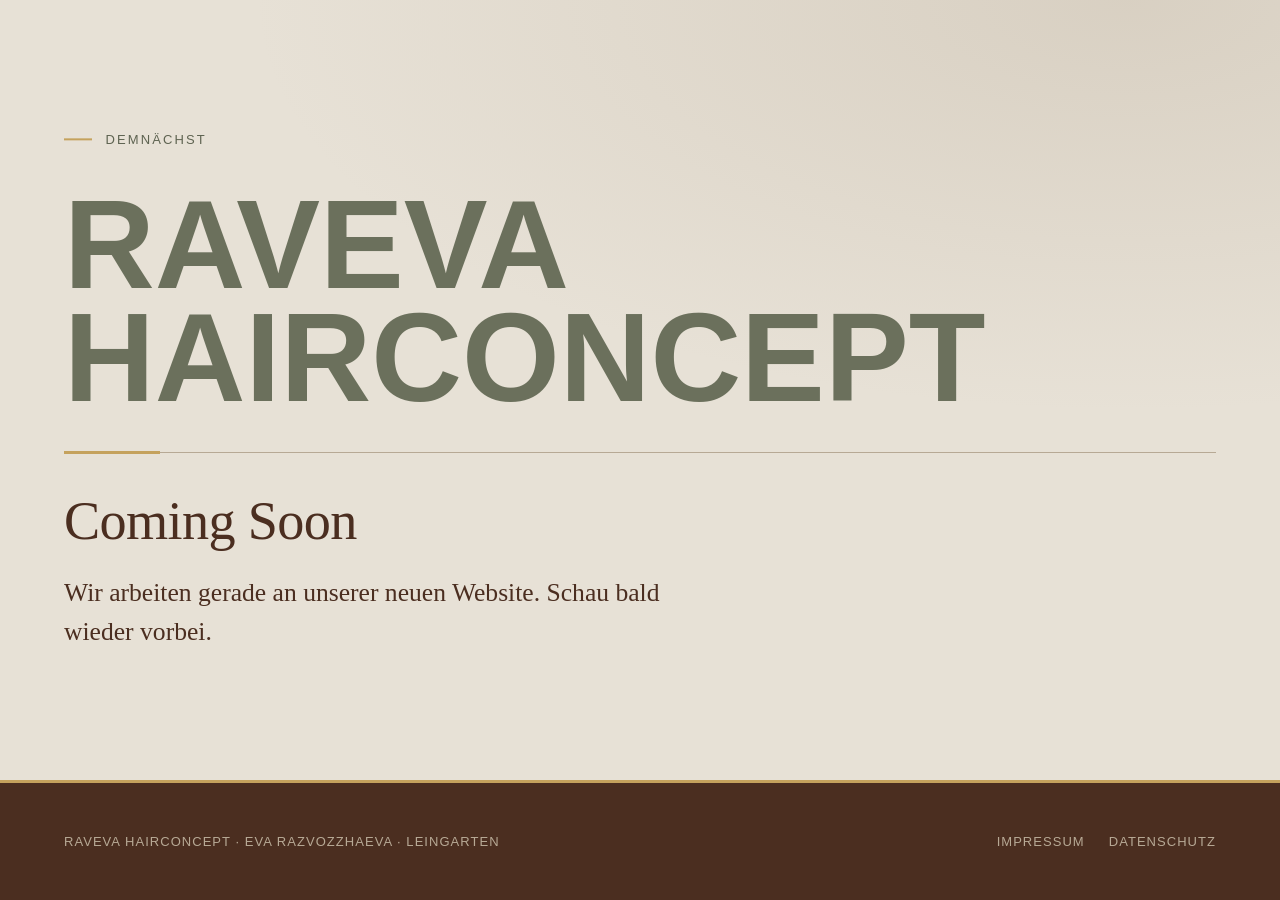
==== commit 73e1a9e2: "Updated from Publii" ====
--- a/index.html
+++ b/index.html
@@ -1,4 +1,4 @@
-<!DOCTYPE html><html lang="de-de"><head><meta charset="utf-8"><meta name="viewport" content="width=device-width,initial-scale=1"><title>RAVEVA Hairconcept - RAVEVA Hairconcept</title><link rel="stylesheet" href="https://raveva.de/assets/css/style.css?v&#x3D;7253fbdc17fbd5040decc09604dbde76"><script defer="defer" src="https://raveva.de/assets/js/main.js?v&#x3D;220ffe1df4b0bb7ccda4de1b2fce7335"></script><script>document.addEventListener('DOMContentLoaded', function () {
+<!DOCTYPE html><html lang="de-de"><head><meta charset="utf-8"><meta name="viewport" content="width=device-width,initial-scale=1"><title>Coming Soon · RAVEVA HAIRCONCEPT</title><link rel="stylesheet" href="https://raveva.de/assets/css/style.css?v&#x3D;7253fbdc17fbd5040decc09604dbde76"><script defer="defer" src="https://raveva.de/assets/js/main.js?v&#x3D;220ffe1df4b0bb7ccda4de1b2fce7335"></script><script>document.addEventListener('DOMContentLoaded', function () {
                         var wurzel = document.querySelector('.rv');
                         if (!wurzel) { return; }
             
@@ -9,4 +9,4 @@
                         ersatz.rel = 'stylesheet';
                         ersatz.href = 'assets/css/style.css';
                         document.head.appendChild(ersatz);
-                    });</script><meta name="generator" content="Publii Open-Source CMS for Static Site"></head><body><div class="rv"><aside class="rv-demo-notice" aria-label="Hinweis zur Vorschau"><span class="rv-wrap">Website-Entwurf · Bilder, Teamprofile, Leistungen, Preise und Angebote sind Beispiele. Kontaktdaten und Öffnungszeiten sind echt.</span></aside><header class="rv-top"><a class="rv-top__mark" href="index.html">RAVEVA HAIRCONCEPT </a><button type="button" class="rv-nav-toggle" data-rv-nav-toggle aria-expanded="false" aria-controls="rv-nav" hidden><span class="rv-nav-toggle__icon" aria-hidden="true"></span> Menü</button><nav class="rv-nav" id="rv-nav" aria-label="Hauptnavigation"><a href="index.html#salon">Salon</a> <a href="https://raveva.de/balayage/">Balayage</a> <a href="https://raveva.de/preise/">Preise</a> <a href="https://raveva.de/leistungen/">Leistungen</a> <a href="index.html#team">Team</a> <a href="https://raveva.de/parfums/">Parfum</a> <a href="https://raveva.de/kontakt/">Kontakt</a></nav></header><main><section class="rv-hero" id="top"><div class="rv-wrap"><p class="rv-eyebrow">Friseursalon in Leingarten</p><h1 class="rv-wordmark" data-rv-wordmark style="--rv-zeichen: 11">RAVEVA HAIRCONCEPT</h1><div class="rv-hero__rule"></div><div class="rv-hero__foot"><p class="rv-lead">Dein Haar. Dein Stil. Dein Moment. Entdecke RAVEVA Hairconcept in Leingarten – mit Ideen für Schnitt, Farbe und deinen persönlichen Lieblingsduft.</p><div class="rv-actions"><a class="rv-btn rv-btn--ghost" href="https://raveva.de/preise/">Preise entdecken</a></div></div></div></section><section class="rv-section" id="salon"><div class="rv-wrap"><div class="rv-split"><figure class="rv-photo"><img src="https://raveva.de/media/website/raveva-demo-salon.png" alt="KI-generierter Beispiel-Salon in Beige und Oliv; kein Foto des tatsächlichen RAVEVA-Salons" width="1122" height="1402" srcset="https://raveva.de/media/website/responsive/raveva-demo-salon-xs.png 320w, https://raveva.de/media/website/responsive/raveva-demo-salon-sm.png 480w, https://raveva.de/media/website/responsive/raveva-demo-salon-md.png 640w, https://raveva.de/media/website/responsive/raveva-demo-salon-lg.png 960w, https://raveva.de/media/website/responsive/raveva-demo-salon-xl.png 1280w" sizes="(max-width: 820px) 92vw, (max-width: 1400px) 50vw, 700px" loading="lazy"></figure><div class="rv-stack"><div class="rv-head"><span class="rv-head__label">RAVEVA in Leingarten</span> <span class="rv-head__line"></span></div><h2 class="rv-h2">Zeit für dich.<br>Raum für deinen Look.</h2><div class="rv-prose"><p>Willkommen bei RAVEVA Hairconcept. Inhaberin Eva Razvozzhaeva und ihr Salon in Leingarten stehen im Mittelpunkt dieser Website.</p><p>Ein neuer Schnitt, frische Farbe oder ein Styling für einen besonderen Anlass: Hier zeigen wir dir, wie die Leistungen später vorgestellt werden können. Von dezenten Veränderungen bis zu einem neuen Look ist Platz für deine Wünsche.</p><p class="rv-note">Das Salonfoto und die Leistungsbeschreibungen sind Beispiele für diesen Entwurf.</p></div></div></div></div></section><section class="rv-section rv-section--dunkel" id="specials"><div class="rv-wrap"><div class="rv-head"><span class="rv-head__label">Schnitt. Farbe. Styling.</span> <span class="rv-head__line"></span></div><h2 class="rv-h2">Für deinen nächsten Look</h2><div class="rv-specials"><article class="rv-special-karte"><figure class="rv-photo"><img src="https://raveva.de/media/website/balayage-demo-nachher.png" alt="Balayage" width="1122" height="1402" srcset="https://raveva.de/media/website/responsive/balayage-demo-nachher-xs.png 320w, https://raveva.de/media/website/responsive/balayage-demo-nachher-sm.png 480w, https://raveva.de/media/website/responsive/balayage-demo-nachher-md.png 640w" sizes="(max-width: 560px) 92vw, (max-width: 820px) 46vw, (max-width: 1100px) 31vw, (max-width: 1400px) 19vw, 270px" loading="lazy"></figure><div class="rv-special-karte__body"><h3 class="rv-special-karte__titel">Balayage</h3><p class="rv-special-karte__info">Demopreis ab 120 €</p><p class="rv-special-karte__text">Feine Highlights und weiche Übergänge – von honigblond bis karamellbraun.</p><a class="rv-special-karte__link" href="https://raveva.de/balayage/">Mehr erfahren</a></div></article><article class="rv-special-karte"><figure class="rv-photo"><img src="https://raveva.de/media/website/balayage-demo-kupfer.png" alt="Farbe &amp; Glossing" width="1024" height="1536" srcset="https://raveva.de/media/website/responsive/balayage-demo-kupfer-xs.png 320w, https://raveva.de/media/website/responsive/balayage-demo-kupfer-sm.png 480w, https://raveva.de/media/website/responsive/balayage-demo-kupfer-md.png 640w" sizes="(max-width: 560px) 92vw, (max-width: 820px) 46vw, (max-width: 1100px) 31vw, (max-width: 1400px) 19vw, 270px" loading="lazy"></figure><div class="rv-special-karte__body"><h3 class="rv-special-karte__titel">Farbe &amp; Glossing</h3><p class="rv-special-karte__info">Demopreis Ansatzfarbe ab 55 €</p><p class="rv-special-karte__text">Warme Nuancen, frischer Glanz oder ein neuer Farbton: Inspiration für deine nächste Veränderung.</p><a class="rv-special-karte__link" href="https://raveva.de/leistungen/#special-farbeglossing">Mehr erfahren</a></div></article><article class="rv-special-karte"><figure class="rv-photo"><img src="https://raveva.de/media/website/raveva-demo-styling.png" alt="Hochzeit &amp; Anlässe" width="1122" height="1402" srcset="https://raveva.de/media/website/responsive/raveva-demo-styling-xs.png 320w, https://raveva.de/media/website/responsive/raveva-demo-styling-sm.png 480w, https://raveva.de/media/website/responsive/raveva-demo-styling-md.png 640w" sizes="(max-width: 560px) 92vw, (max-width: 820px) 46vw, (max-width: 1100px) 31vw, (max-width: 1400px) 19vw, 270px" loading="lazy"></figure><div class="rv-special-karte__body"><h3 class="rv-special-karte__titel">Hochzeit &amp; Anlässe</h3><p class="rv-special-karte__info">Demopreis Hochsteckfrisur ab 60 €</p><p class="rv-special-karte__text">Lockere Wellen oder eine elegante Hochsteckfrisur für deinen besonderen Tag.</p><a class="rv-special-karte__link" href="https://raveva.de/leistungen/#special-hochzeitanlaesse">Mehr erfahren</a></div></article></div><p class="rv-specials__alle"><a href="https://raveva.de/leistungen/">Leistungen entdecken</a></p></div></section><section class="rv-section rv-section--tint" id="leistungen"><div class="rv-wrap"><div class="rv-head"><span class="rv-head__label">Leistungen &amp; Preise</span> <span class="rv-head__line"></span></div><h2 class="rv-h2">Ein Look, der zu dir passt</h2><p class="rv-note">Demopreise zur Gestaltung der Website – noch keine verbindliche Preisliste. Alle Angaben sind beispielhafte Startpreise.</p><div class="rv-prices"><div class="rv-preiskarte"><h3 class="rv-group__title">Damen</h3><ul><li class="rv-item"><span>Waschen, Schneiden, Föhnen</span> <span class="rv-item__lead"></span> <span class="rv-item__price">ab 45 €</span></li><li class="rv-item"><span>Trockenschnitt</span> <span class="rv-item__lead"></span> <span class="rv-item__price">ab 32 €</span></li><li class="rv-item"><span>Ansatzfarbe</span> <span class="rv-item__lead"></span> <span class="rv-item__price">ab 55 €</span></li><li class="rv-item"><span>Strähnen, Folientechnik</span> <span class="rv-item__lead"></span> <span class="rv-item__price">ab 85 €</span></li><li class="rv-item"><span>Balayage</span> <span class="rv-item__lead"></span> <span class="rv-item__price">ab 120 €</span></li><li class="rv-item"><span>Hochsteckfrisur</span> <span class="rv-item__lead"></span> <span class="rv-item__price">ab 60 €</span></li></ul></div><div class="rv-preiskarte"><h3 class="rv-group__title">Herren</h3><ul><li class="rv-item"><span>Waschen, Schneiden, Styling</span> <span class="rv-item__lead"></span> <span class="rv-item__price">ab 28 €</span></li><li class="rv-item"><span>Maschinenschnitt</span> <span class="rv-item__lead"></span> <span class="rv-item__price">ab 18 €</span></li><li class="rv-item"><span>Bart trimmen</span> <span class="rv-item__lead"></span> <span class="rv-item__price">ab 12 €</span></li><li class="rv-item"><span>Schnitt und Bart</span> <span class="rv-item__lead"></span> <span class="rv-item__price">ab 38 €</span></li><li class="rv-item"><span>Kinderschnitt bis 12 Jahre</span> <span class="rv-item__lead"></span> <span class="rv-item__price">ab 18 €</span></li></ul></div><div class="rv-preiskarte"><h3 class="rv-group__title">Pflege</h3><ul><li class="rv-item"><span>Kopfhautmassage</span> <span class="rv-item__lead"></span> <span class="rv-item__price">15 €</span></li><li class="rv-item"><span>Intensivkur</span> <span class="rv-item__lead"></span> <span class="rv-item__price">ab 20 €</span></li><li class="rv-item"><span>Aufbaubehandlung</span> <span class="rv-item__lead"></span> <span class="rv-item__price">ab 30 €</span></li><li class="rv-item"><span>Glanzspülung</span> <span class="rv-item__lead"></span> <span class="rv-item__price">ab 25 €</span></li></ul></div><div class="rv-preiskarte"><h3 class="rv-group__title">Test</h3><ul><li class="rv-item"><span>Kopfhautmassage</span> <span class="rv-item__lead"></span> <span class="rv-item__price">15 €</span></li><li class="rv-item"><span>Intensivkur</span> <span class="rv-item__lead"></span> <span class="rv-item__price">ab 20 €</span></li><li class="rv-item"><span>Aufbaubehandlung</span> <span class="rv-item__lead"></span> <span class="rv-item__price">ab 30 €</span></li><li class="rv-item"><span>Glanzspülung</span> <span class="rv-item__lead"></span> <span class="rv-item__price">ab 25 €</span></li></ul></div></div><p class="rv-section-link"><a class="rv-btn rv-btn--ghost" href="https://raveva.de/preise/">Alle Preise ansehen</a></p></div></section><section class="rv-section" id="team"><div class="rv-wrap"><div class="rv-head"><span class="rv-head__label">Demoteam · Fiktive Profile</span> <span class="rv-head__line"></span></div><h2 class="rv-h2">Menschen hinter dem Look</h2><div class="rv-team"><div><figure class="rv-photo rv-photo--square"><img src="https://raveva.de/media/website/raveva-demo-team-lea.png" alt="Lea" width="1254" height="1254" srcset="https://raveva.de/media/website/responsive/raveva-demo-team-lea-xs.png 320w, https://raveva.de/media/website/responsive/raveva-demo-team-lea-sm.png 480w, https://raveva.de/media/website/responsive/raveva-demo-team-lea-md.png 640w" sizes="(max-width: 560px) 92vw, (max-width: 820px) 46vw, (max-width: 1100px) 31vw, (max-width: 1400px) 19vw, 270px" loading="lazy"></figure><p class="rv-member__name">Lea</p><p class="rv-member__role">Schnitt &amp; Styling · Demoprofil</p></div><div><figure class="rv-photo rv-photo--square"><img src="https://raveva.de/media/website/raveva-demo-team-mila.png" alt="Mila" width="1254" height="1254" srcset="https://raveva.de/media/website/responsive/raveva-demo-team-mila-xs.png 320w, https://raveva.de/media/website/responsive/raveva-demo-team-mila-sm.png 480w, https://raveva.de/media/website/responsive/raveva-demo-team-mila-md.png 640w" sizes="(max-width: 560px) 92vw, (max-width: 820px) 46vw, (max-width: 1100px) 31vw, (max-width: 1400px) 19vw, 270px" loading="lazy"></figure><p class="rv-member__name">Mila</p><p class="rv-member__role">Farbe &amp; Balayage · Demoprofil</p></div><div><figure class="rv-photo rv-photo--square"><img src="https://raveva.de/media/website/raveva-demo-team-noah.png" alt="Noah" width="1254" height="1254" srcset="https://raveva.de/media/website/responsive/raveva-demo-team-noah-xs.png 320w, https://raveva.de/media/website/responsive/raveva-demo-team-noah-sm.png 480w, https://raveva.de/media/website/responsive/raveva-demo-team-noah-md.png 640w" sizes="(max-width: 560px) 92vw, (max-width: 820px) 46vw, (max-width: 1100px) 31vw, (max-width: 1400px) 19vw, 270px" loading="lazy"></figure><p class="rv-member__name">Noah</p><p class="rv-member__role">Herren &amp; Finish · Demoprofil</p></div></div></div></section><section class="rv-section"><div class="rv-wrap rv-faq"><h2 class="rv-h2">Vor deinem Besuch</h2><div><details class="rv-faq__item"><summary>Wie erreiche ich RAVEVA?</summary><p>Du erreichst uns telefonisch unter 07131-8994680 oder per E-Mail an eva.burkert@t-online.de.</p></details><details class="rv-faq__item"><summary>Wann ist der Salon geöffnet?</summary><p>Montag bis Freitag von 08:00 bis 19:00 Uhr und Samstag von 08:00 bis 16:00 Uhr.</p></details><details class="rv-faq__item"><summary>Wo finde ich den Salon?</summary><p>RAVEVA Hairconcept befindet sich in der Hoppenstraße 17, 74211 Leingarten. Über den Kartenlink im Kontaktbereich kannst du deine Anfahrt planen.</p></details><details class="rv-faq__item"><summary>Sind die angezeigten Preise schon verbindlich?</summary><p>Noch nicht. Diese Website ist ein Entwurf; die Preise und Angebote sind Demodaten. Die endgültige Preisliste wird vom Salon eingetragen.</p></details><details class="rv-faq__item"><summary>Sind die gezeigten Bilder echte Kundenarbeiten?</summary><p>Die Fotos in diesem Entwurf sind KI-generierte Beispielbilder. Sie werden später durch echte Salon-, Team- und Ergebnisfotos ersetzt.</p></details></div></div></section><section class="rv-section rv-section--tint" id="kontakt"><div class="rv-wrap"><div class="rv-head"><span class="rv-head__label">RAVEVA Hairconcept</span> <span class="rv-head__line"></span></div><h2 class="rv-h2">Wir sind in Leingarten für dich da</h2><p class="rv-visit-notice">Fragen zu deinem Besuch? Ruf uns an oder schreib uns eine E-Mail.</p><div class="rv-visit"><div><h3 class="rv-group__title">Öffnungszeiten</h3><table class="rv-hours"><tbody><tr><td>Montag bis Freitag</td><td>08:00 – 19:00 Uhr</td></tr><tr><td>Samstag</td><td>08:00 – 16:00 Uhr</td></tr></tbody></table></div><div><h3 class="rv-group__title">Adresse</h3><div class="rv-visit__block"><p class="rv-visit__value">Hoppenstraße 17<br>74211 Leingarten</p></div><div class="rv-visit__block"><a class="rv-visit__link" href="https://www.google.com/maps/search/?api&#x3D;1&amp;query&#x3D;Hoppenstra%C3%9Fe%2017%2C%2074211%20Leingarten" rel="noopener noreferrer" target="_blank">Anfahrt planen</a></div></div><div><h3 class="rv-group__title">Kontakt</h3><div class="rv-visit__block"><p class="rv-visit__label">Telefon</p><p class="rv-visit__value"><a class="rv-visit__link" href="tel:+4971318994680">07131-8994680</a></p></div><div class="rv-visit__block"><p class="rv-visit__label">E-Mail</p><p class="rv-visit__value"><a class="rv-visit__link" href="mailto:eva.burkert@t-online.de">eva.burkert@t-online.de</a></p></div><p class="rv-visit__action"><a class="rv-btn" href="tel:+4971318994680">Anrufen</a></p></div></div></div></section></main><footer class="rv-foot"><span>RAVEVA Hairconcept · Eva Razvozzhaeva · Leingarten </span><span class="rv-foot__links"><a href="https://raveva.de/impressum/">Impressum</a> <a href="https://raveva.de/datenschutz/">Datenschutz</a></span></footer></div></body></html>+                    });</script><meta name="generator" content="Publii Open-Source CMS for Static Site"></head><body><div class="rv rv--baustelle"><main class="rv-baustelle"><div class="rv-baustelle__innen"><div class="rv-wrap"><p class="rv-eyebrow">Demnächst</p><p class="rv-wordmark" data-rv-wordmark style="--rv-zeichen: 11">RAVEVA HAIRCONCEPT</p><div class="rv-hero__rule"></div><div class="rv-baustelle__text"><h1 class="rv-h2 rv-baustelle__titel">Coming Soon</h1><p class="rv-lead rv-baustelle__satz">Wir arbeiten gerade an unserer neuen Website. Schau bald wieder vorbei.</p></div></div></div></main><footer class="rv-foot"><span>RAVEVA Hairconcept · Eva Razvozzhaeva · Leingarten </span><span class="rv-foot__links"><a href="https://raveva.de/impressum/">Impressum</a> <a href="https://raveva.de/datenschutz/">Datenschutz</a></span></footer></div></body></html>
